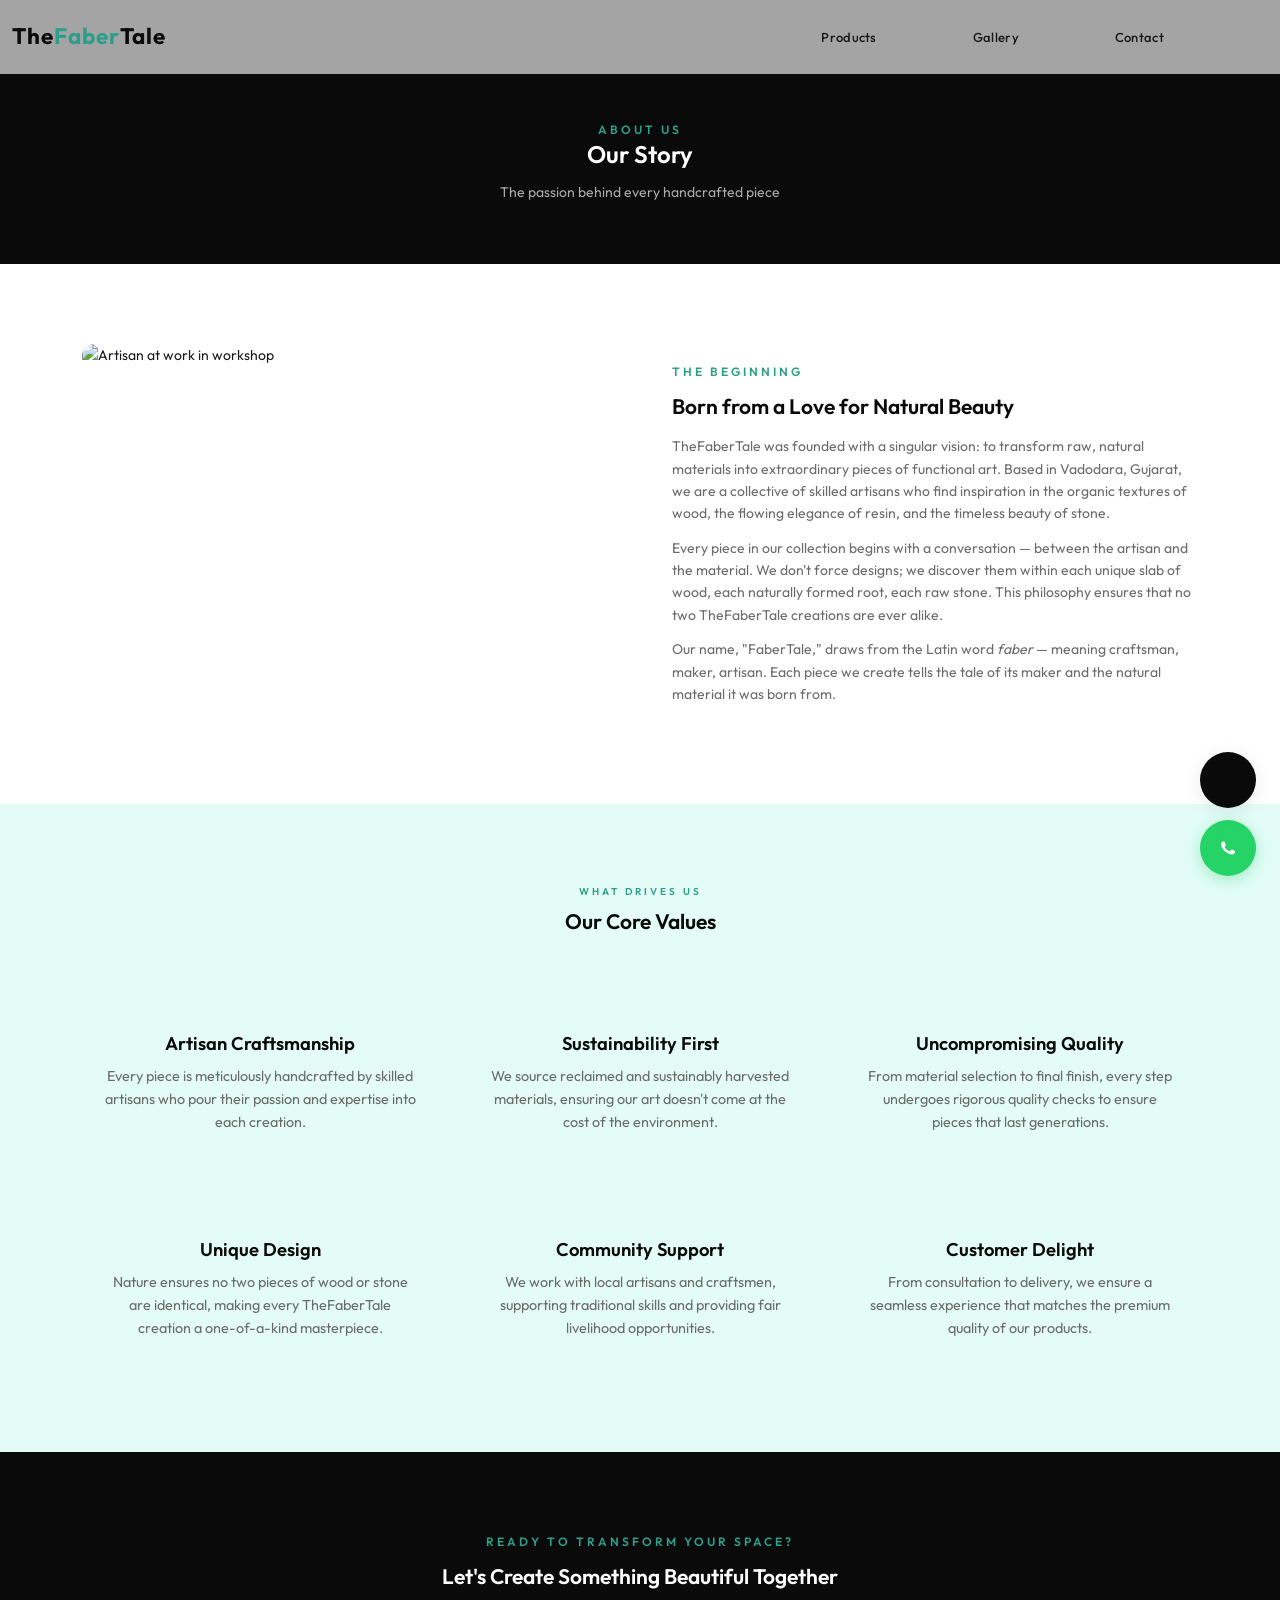
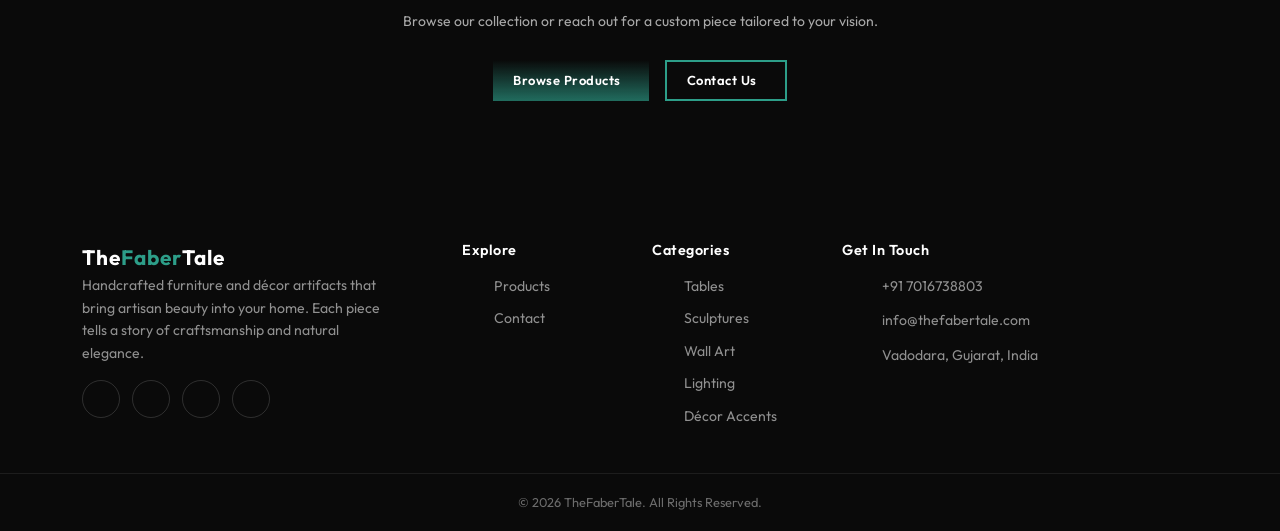
==== about.html @ c96e5def "files updated" ====
<!DOCTYPE html>
<html lang="en">
<head>
  <meta charset="UTF-8">
  <meta name="viewport" content="width=device-width, initial-scale=1.0">
  <title>About Us | TheFaberTale — Our Story & Craftsmanship</title>
  <meta name="description" content="Learn about TheFaberTale — our passion for handcrafted furniture and décor, our artisan process, and our commitment to sustainable craftsmanship from Vadodara.">
  <meta name="robots" content="index, follow">

  <link rel="preconnect" href="https://fonts.googleapis.com">
  <link rel="preconnect" href="https://fonts.gstatic.com" crossorigin>
  <link href="https://fonts.googleapis.com/css2?family=Outfit:wght@300;400;500;600;700&display=swap" rel="stylesheet">
  <link rel="stylesheet" href="https://cdn.jsdelivr.net/npm/bootstrap@5.3.2/dist/css/bootstrap.min.css">
  <link rel="stylesheet" href="https://unpkg.com/aos@2.3.1/dist/aos.css">
  <link rel="stylesheet" href="css/style.css">
  <link rel="stylesheet" href="css/responsive.css">
</head>
<body>
  <header>
    <nav id="mainNavbar" class="navbar navbar-expand-lg fixed-top" aria-label="Primary navigation"></nav>
    <div class="offcanvas offcanvas-end text-bg-dark" tabindex="-1" id="mobileNav" aria-labelledby="mobileNavLabel"></div>
  </header>
  <script src="js/critical.js"></script>

  <!-- Search Modal -->
  <div class="modal fade search-modal" id="searchModal" tabindex="-1" aria-hidden="true">
    <div class="modal-dialog modal-dialog-centered">
      <div class="modal-content">
        <div class="modal-header">
          <h5 class="modal-title">Search Products</h5>
          <button type="button" class="btn-close" data-bs-dismiss="modal" aria-label="Close"></button>
        </div>
        <div class="modal-body">
          <div class="search-input-wrap" style="position:relative;">
            <input type="text" id="searchInput" placeholder="Search by name, category, or tags..." aria-label="Search products">
            <iconify-icon class="search-icon" icon="mdi:magnify"></iconify-icon>
            <div id="searchResults"></div>
          </div>
        </div>
      </div>
    </div>
  </div>

  <main>
    <!-- Page Header -->
    <section class="page-header">
      <div class="container">
        <p class="eyebrow" style="color:var(--accent);font-size:0.75rem;letter-spacing:3px;text-transform:uppercase;font-weight:600;" data-aos="fade-up">About Us</p>
        <h1 data-aos="fade-up" data-aos-delay="100">Our Story</h1>
        <p data-aos="fade-up" data-aos-delay="200">The passion behind every handcrafted piece</p>
      </div>
    </section>

    <!-- Our Story -->
    <section>
      <div class="container">
        <div class="row align-items-center">
          <div class="col-lg-6 mb-4 mb-lg-0" data-aos="fade-right">
            <div style="border-radius:var(--radius-lg);overflow:hidden;">
              <img loading="lazy" src="https://images.unsplash.com/photo-1558618666-fcd25c85f82e?auto=format&fit=crop&w=800&q=80" alt="Artisan at work in workshop" style="width:100%;height:auto;min-height:380px;object-fit:cover;">
            </div>
          </div>
          <div class="col-lg-6" data-aos="fade-left">
            <div style="padding-left:20px;">
              <p class="eyebrow" style="font-size:0.75rem;letter-spacing:3px;text-transform:uppercase;color:var(--accent);font-weight:600;margin-bottom:12px;">The Beginning</p>
              <h2>Born from a Love for Natural Beauty</h2>
              <p style="margin-top:16px;">TheFaberTale was founded with a singular vision: to transform raw, natural materials into extraordinary pieces of functional art. Based in Vadodara, Gujarat, we are a collective of skilled artisans who find inspiration in the organic textures of wood, the flowing elegance of resin, and the timeless beauty of stone.</p>
              <p style="margin-top:12px;">Every piece in our collection begins with a conversation — between the artisan and the material. We don't force designs; we discover them within each unique slab of wood, each naturally formed root, each raw stone. This philosophy ensures that no two TheFaberTale creations are ever alike.</p>
              <p style="margin-top:12px;">Our name, "FaberTale," draws from the Latin word <em>faber</em> — meaning craftsman, maker, artisan. Each piece we create tells the tale of its maker and the natural material it was born from.</p>
            </div>
          </div>
        </div>
      </div>
    </section>

    <!-- Values -->
    <section style="background:var(--light);">
      <div class="container">
        <div class="section-heading" data-aos="fade-up">
          <p class="eyebrow">What Drives Us</p>
          <h2>Our Core Values</h2>
        </div>
        <div class="row g-4">
          <div class="col-lg-4 col-md-6" data-aos="fade-up" data-aos-delay="50">
            <div style="text-align:center;padding:32px 20px;">
              <iconify-icon icon="mdi:hand-heart-outline" style="font-size:2.8rem;color:var(--accent);margin-bottom:16px;display:block;"></iconify-icon>
              <h3 style="font-size:1.15rem;margin-bottom:10px;">Artisan Craftsmanship</h3>
              <p style="font-size:0.9rem;">Every piece is meticulously handcrafted by skilled artisans who pour their passion and expertise into each creation.</p>
            </div>
          </div>
          <div class="col-lg-4 col-md-6" data-aos="fade-up" data-aos-delay="100">
            <div style="text-align:center;padding:32px 20px;">
              <iconify-icon icon="mdi:leaf-circle-outline" style="font-size:2.8rem;color:var(--accent);margin-bottom:16px;display:block;"></iconify-icon>
              <h3 style="font-size:1.15rem;margin-bottom:10px;">Sustainability First</h3>
              <p style="font-size:0.9rem;">We source reclaimed and sustainably harvested materials, ensuring our art doesn't come at the cost of the environment.</p>
            </div>
          </div>
          <div class="col-lg-4 col-md-6" data-aos="fade-up" data-aos-delay="150">
            <div style="text-align:center;padding:32px 20px;">
              <iconify-icon icon="mdi:diamond-stone" style="font-size:2.8rem;color:var(--accent);margin-bottom:16px;display:block;"></iconify-icon>
              <h3 style="font-size:1.15rem;margin-bottom:10px;">Uncompromising Quality</h3>
              <p style="font-size:0.9rem;">From material selection to final finish, every step undergoes rigorous quality checks to ensure pieces that last generations.</p>
            </div>
          </div>
          <div class="col-lg-4 col-md-6" data-aos="fade-up" data-aos-delay="200">
            <div style="text-align:center;padding:32px 20px;">
              <iconify-icon icon="mdi:palette-outline" style="font-size:2.8rem;color:var(--accent);margin-bottom:16px;display:block;"></iconify-icon>
              <h3 style="font-size:1.15rem;margin-bottom:10px;">Unique Design</h3>
              <p style="font-size:0.9rem;">Nature ensures no two pieces of wood or stone are identical, making every TheFaberTale creation a one-of-a-kind masterpiece.</p>
            </div>
          </div>
          <div class="col-lg-4 col-md-6" data-aos="fade-up" data-aos-delay="250">
            <div style="text-align:center;padding:32px 20px;">
              <iconify-icon icon="mdi:account-group-outline" style="font-size:2.8rem;color:var(--accent);margin-bottom:16px;display:block;"></iconify-icon>
              <h3 style="font-size:1.15rem;margin-bottom:10px;">Community Support</h3>
              <p style="font-size:0.9rem;">We work with local artisans and craftsmen, supporting traditional skills and providing fair livelihood opportunities.</p>
            </div>
          </div>
          <div class="col-lg-4 col-md-6" data-aos="fade-up" data-aos-delay="300">
            <div style="text-align:center;padding:32px 20px;">
              <iconify-icon icon="mdi:star-shooting-outline" style="font-size:2.8rem;color:var(--accent);margin-bottom:16px;display:block;"></iconify-icon>
              <h3 style="font-size:1.15rem;margin-bottom:10px;">Customer Delight</h3>
              <p style="font-size:0.9rem;">From consultation to delivery, we ensure a seamless experience that matches the premium quality of our products.</p>
            </div>
          </div>
        </div>
      </div>
    </section>

    <!-- CTA -->
    <section style="background:var(--dark);text-align:center;">
      <div class="container" data-aos="fade-up">
        <p class="eyebrow" style="color:var(--accent);font-size:0.75rem;letter-spacing:3px;text-transform:uppercase;font-weight:600;margin-bottom:12px;">Ready to Transform Your Space?</p>
        <h2 style="color:var(--white);margin-bottom:20px;">Let's Create Something Beautiful Together</h2>
        <p style="color:rgba(255,255,255,0.65);max-width:550px;margin:0 auto 28px;">Browse our collection or reach out for a custom piece tailored to your vision.</p>
        <div style="display:flex;gap:16px;justify-content:center;flex-wrap:wrap;">
          <a href="products.html" class="hero-cta">
            Browse Products <iconify-icon icon="mdi:arrow-right"></iconify-icon>
          </a>
          <a href="contact.html" class="hero-cta" style="background:transparent;border:2px solid var(--accent);">
            Contact Us <iconify-icon icon="mdi:arrow-right"></iconify-icon>
          </a>
        </div>
      </div>
    </section>
  </main>

  <!-- FABs -->
  <div class="fab-container">
    <a class="set-url-target" rel="noopener" target="_blank" href="#" aria-label="Chat on WhatsApp">
      <svg xmlns="http://www.w3.org/2000/svg" viewBox="0 0 256 258" width="28" height="28">
        <path fill="#fff" d="M67.663 221.823l4.185 2.093c17.44 10.463 36.971 15.346 56.503 15.346c61.385 0 111.609-50.224 111.609-111.609c0-29.297-11.39-57.201-32.527-78.338c-21.137-21.137-49.041-32.527-78.338-32.527c-61.385 0-111.609 50.224-111.609 111.609c0 20.926 5.814 41.157 16.744 58.597l2.093 3.488l-8.37 30.527l31.71-7.186z"/>
        <path fill="#25d366" d="M219.033 37.668C195.316 13.951 162.531 0 129.048 0C57.898 0 .698 57.2.698 128.35c0 22.696 5.814 44.464 17.209 63.743L0 258l67.663-17.673c18.605 10.115 39.676 15.462 61.385 15.462h.047c71.103 0 128.35-57.247 128.35-128.35c0-33.53-13.951-66.315-37.668-90.032z"/>
        <path fill="#fff" d="M96.678 74.148c-2.386-5.303-4.897-5.41-7.166-5.503c-1.858-.08-3.982-.074-6.104-.074c-2.124 0-5.575.799-8.492 3.984c-2.92 3.188-11.148 10.892-11.148 26.561s11.413 30.813 13.004 32.94c1.593 2.123 22.033 35.307 54.405 48.073c26.904 10.609 32.379 8.499 38.218 7.967c5.84-.53 18.844-7.702 21.497-15.139c2.655-7.436 2.655-13.81 1.859-15.142c-.796-1.327-2.92-2.124-6.105-3.716s-18.844-9.298-21.763-10.361c-2.92-1.062-5.043-1.592-7.167 1.597c-2.124 3.184-8.223 10.356-10.082 12.48c-1.857 2.129-3.716 2.394-6.9.801c-3.187-1.598-13.444-4.957-25.613-15.806c-9.468-8.442-15.86-18.867-17.718-22.056c-1.858-3.184-.199-4.91 1.398-6.497c1.431-1.427 3.186-3.719 4.78-5.578c1.588-1.86 2.118-3.187 3.18-5.311c1.063-2.126.531-3.986-.264-5.579c-.798-1.593-6.987-17.343-9.819-23.64"/>
      </svg>
    </a>
  </div>
  <div class="Call-fab-container">
    <a rel="noopener" href="tel:+917016738803" aria-label="Call us"><iconify-icon icon="mdi:phone" style="color:#fff;font-size:1.4rem;"></iconify-icon></a>
  </div>
  <a href="#" class="back-to-top" id="backToTop" aria-label="Back to top"><iconify-icon icon="mdi:chevron-up"></iconify-icon></a>

  <footer id="footer" class="footer"></footer>

  <script src="https://cdn.jsdelivr.net/npm/bootstrap@5.3.2/dist/js/bootstrap.bundle.min.js"></script>
  <script src="https://unpkg.com/aos@2.3.1/dist/aos.js"></script>
  <script src="https://code.iconify.design/iconify-icon/2.1.0/iconify-icon.min.js"></script>
  <script src="js/script.js"></script>
  <script src="js/product-manager.js"></script>
</body>
</html>
---- css/style.css ----
/* ========================================
   TheFaberTale — Global Design System
   Minimalist Furniture & Décor Brand
   ======================================== */

/* ===== CSS VARIABLES ===== */
:root {
  --primary: #1a1a1a;
  --dark: #0a0a0a;
  --light: #e3fcf8;
  --accent: #2d9e89;
  --accent-hover: #258d7a;
  --grey: #6b6b6b;
  --grey-light: #b9c0bf;
  --white: #ffffff;
  --nav-height: 72px;
  --radius: 4px;
  --radius-lg: 12px;
  --shadow-sm: 0 2px 8px rgba(0,0,0,0.06);
  --shadow-md: 0 4px 20px rgba(0,0,0,0.08);
  --shadow-lg: 0 8px 40px rgba(0,0,0,0.12);
  --transition: 0.35s cubic-bezier(0.4, 0, 0.2, 1);
  --font-main: 'Outfit', sans-serif;
}

/* ===== RESET ===== */
*, *::before, *::after {
  margin: 0;
  padding: 0;
  box-sizing: border-box;
}

html {
  scroll-behavior: smooth;
  scroll-padding-top: var(--nav-height);
}

body {
  font-family: var(--font-main);
  font-size: clamp(13px, 1.2vw, 14px);
  line-height: 1.6;
  color: var(--primary);
  background: var(--white);
  -webkit-font-smoothing: antialiased;
  overflow-x: hidden;
}

img {
  width: 100%;
  height: auto;
  display: block;
}

a {
  text-decoration: none;
  color: inherit;
  transition: color var(--transition);
}

textarea {
  resize: none;
}

ul, ol {
  list-style: none;
}

h1, h2, h3, h4, h5, h6 {
  font-weight: 600;
  line-height: 1.25;
  color: var(--dark);
}

h1 { font-size: clamp(20px, 4vw, 24px); }
h2 { font-size: clamp(18px, 3.5vw, 21px); }
h3 { font-size: clamp(16px, 3vw, 18px); }
h4 { font-size: 16px; }
h5 { font-size: 14px; }

p {
  color: var(--grey);
  margin-bottom: 0;
}

section {
  padding: 80px 0;
}

.section-heading {
  text-align: center;
  margin-bottom: 50px;
}

.section-heading .eyebrow {
  font-size: 10px;
  letter-spacing: 3px;
  text-transform: uppercase;
  color: var(--accent);
  font-weight: 600;
  margin-bottom: 8px;
}

.section-heading h2 {
  margin-bottom: 16px;
}

.section-heading p {
  max-width: 600px;
  margin: 0 auto;
}

/* ===== NAVBAR ===== */
#mainNavbar {
  background: #ffffffa1;
  transition: all var(--transition);
  padding: 14px 0;
  z-index: 1050;
}

#mainNavbar.scrolled {
  background: rgba(255, 255, 255, 0.97);
  backdrop-filter: blur(12px);
  box-shadow: var(--shadow-sm);
  padding: 8px 0;
}

#mainNavbar .nav-shell {
  display: flex;
  align-items: center;
  justify-content: space-between;
}

#mainNavbar .navbar-brand img {
  height: 42px;
  width: auto;
}

#mainNavbar .navbar-nav {
  gap: 4rem !important;
}

#mainNavbar .nav-link {
  font-size: 13px;
  font-weight: 500;
  color: var(--primary);
  padding: 8px 16px !important;
  letter-spacing: 0.3px;
  position: relative;
  transition: color var(--transition);
}

#mainNavbar .nav-link::after {
  content: '';
  position: absolute;
  bottom: 4px;
  left: 16px;
  right: 16px;
  height: 1.5px;
  background: var(--accent);
  transform: scaleX(0);
  transition: transform var(--transition);
}

#mainNavbar .nav-link:hover::after,
#mainNavbar .nav-link.active::after {
  transform: scaleX(1);
}

#mainNavbar .nav-link:hover,
#mainNavbar .nav-link.active {
  color: var(--accent);
}

/* Search Icon */
.nav-search-btn {
  background: none;
  border: none;
  font-size: 1.1rem;
  color: var(--primary);
  cursor: pointer;
  padding: 8px 12px;
  transition: color var(--transition);
}

.nav-search-btn:hover {
  color: var(--accent);
}

/* ===== MEGA MENU (3-Level) ===== */
.mega-dropdown .mega-menu {
  min-width: 150px;
  border: none;
  border-radius: var(--radius-lg);
  box-shadow: var(--shadow-lg);
  padding: 8px 0;
  margin-top: 4px !important;
}

.mega-menu .dropdown-item {
  font-size: 13px;
  padding: 8px 20px;
  color: var(--primary);
  transition: all var(--transition);
  font-family: var(--font-main);
}

.mega-menu .dropdown-item:hover,
.mega-menu .dropdown-item:focus {
  background: var(--light);
  color: var(--accent);
}

.mega-menu .dropdown-divider {
  margin: 4px 16px;
  border-color: var(--grey-light);
}

.dropdown-submenu {
  position: relative;
}

.dropdown-submenu .submenu-level-2 {
  display: none;
  position: absolute;
  left: 100%;
  top: 0;
  min-width: 130px;
  border: none;
  border-radius: var(--radius-lg);
  box-shadow: var(--shadow-lg);
  padding: 8px 0;
  margin-left: 2px !important;
}

.dropdown-submenu:hover > .submenu-level-2,
.dropdown-submenu .submenu-level-2.show {
  display: block;
}

.submenu-level-2 .dropdown-submenu .submenu-level-3 {
  display: none;
  position: absolute;
  left: 100%;
  top: 0;
  min-width: 130px;
  border: none;
  border-radius: var(--radius-lg);
  box-shadow: var(--shadow-lg);
  padding: 8px 0;
  margin-left: 2px !important;
}

.submenu-level-2 .dropdown-submenu:hover > .submenu-level-3,
.submenu-level-2 .dropdown-submenu .submenu-level-3.show {
  display: block;
}

.dropdown-submenu > .dropdown-item.dropdown-toggle::after {
  display: inline-block;
  margin-left: auto;
  vertical-align: 0.2em;
  content: "";
  border-top: 0.3em solid transparent;
  border-right: 0;
  border-bottom: 0.3em solid transparent;
  border-left: 0.3em solid currentColor;
  float: right;
  margin-top: 6px;
}

/* ===== CATEGORY SHOWCASE (Reference-style) ===== */
.category-showcase {
  padding: 70px 0;
}

.category-showcase:nth-child(even) {
  background: var(--light);
}

/* --- Portrait Image Column --- */
.showcase-portrait-link {
  display: block;
  position: relative;
  border-radius: var(--radius-lg);
  overflow: hidden;
  height: 100%;
  min-height: 480px;
}

.showcase-portrait-link img {
  width: 100%;
  height: 100%;
  object-fit: cover;
  transition: transform 0.7s ease;
}

.showcase-portrait-link:hover img {
  transform: scale(1.05);
}

.showcase-portrait-overlay {
  position: absolute;
  bottom: 0;
  left: 0;
  right: 0;
  padding: 28px 24px;
  background: linear-gradient(0deg, rgba(0,0,0,0.7) 0%, rgba(0,0,0,0) 100%);
  display: flex;
  align-items: flex-end;
  justify-content: space-between;
  gap: 12px;
}

.showcase-portrait-overlay h3 {
  color: var(--white);
  font-size: 18px;
  font-weight: 700;
  margin: 0;
  letter-spacing: 0.5px;
}

.showcase-portrait-arrow {
  width: 40px;
  height: 40px;
  border-radius: 50%;
  background: var(--accent);
  display: flex;
  align-items: center;
  justify-content: center;
  color: var(--white);
  flex-shrink: 0;
  font-size: 1.1rem;
  transition: all var(--transition);
}

.showcase-portrait-link:hover .showcase-portrait-arrow {
  background: var(--white);
  color: var(--accent);
  transform: rotate(45deg);
}

/* --- Content / Swiper Column --- */
.showcase-content-area {
  display: flex;
  flex-direction: column;
  height: 100%;
  padding-left: 20px;
}

.showcase-reversed .showcase-content-area {
  padding-left: 0;
  padding-right: 20px;
}

.showcase-content-header {
  margin-bottom: 28px;
}

.showcase-eyebrow {
  font-size: 10px;
  letter-spacing: 3px;
  text-transform: uppercase;
  color: var(--accent);
  font-weight: 600;
  margin-bottom: 6px;
}

.showcase-title {
  font-size: clamp(18px, 3vw, 21px);
  color: var(--dark);
  font-weight: 700;
  margin-bottom: 10px;
}

.showcase-desc {
  font-size: 13px;
  color: var(--grey);
  line-height: 1.6;
  max-width: 500px;
}

/* --- Slider Area --- */
.showcase-slider-area {
  flex: 1;
  position: relative;
}

.showcase-slider-area .swiper {
  position: relative;
}

/* Slider nav arrows */
.showcase-slider-nav {
  position: absolute;
  top: 35%;
  left: 0;
  right: 0;
  display: flex;
  justify-content: space-between;
  z-index: 10;
  pointer-events: none;
  padding: 0 4px;
}

.showcase-slider-nav button {
  width: 38px;
  height: 38px;
  border-radius: 50%;
  border: 1.5px solid var(--grey-light);
  background: rgba(255,255,255,0.92);
  color: var(--primary);
  display: flex;
  align-items: center;
  justify-content: center;
  cursor: pointer;
  transition: all var(--transition);
  pointer-events: auto;
  box-shadow: 0 2px 8px rgba(0,0,0,0.1);
  font-size: 1.1rem;
}

.showcase-slider-nav button:hover {
  border-color: var(--accent);
  color: var(--accent);
  background: var(--white);
  box-shadow: 0 4px 16px rgba(0,0,0,0.12);
}

/* Pagination dots */
.showcase-dots {
  display: flex;
  justify-content: center;
  gap: 6px;
  margin-top: 20px;
  position: relative;
}

.showcase-dots .swiper-pagination-bullet {
  width: 8px;
  height: 8px;
  background: var(--grey-light);
  border-radius: 50%;
  opacity: 1;
  transition: all var(--transition);
}

.showcase-dots .swiper-pagination-bullet-active {
  background: var(--accent);
  width: 24px;
  border-radius: 4px;
}

/* --- Product Card (Showcase-specific) --- */
.showcase-product-card {
  position: relative;
  border-radius: var(--radius-lg);
  overflow: hidden;
  background: var(--white);
  transition: all var(--transition);
  box-shadow: var(--shadow-sm);
}

.showcase-product-card:hover {
  transform: translateY(-5px);
  box-shadow: var(--shadow-lg);
}

.showcase-product-card .anchorAbs {
  position: absolute;
  top: 0;
  left: 0;
  width: 100%;
  height: 100%;
  z-index: 5;
}

.showcase-card-img {
  position: relative;
  overflow: hidden;
  aspect-ratio: 3/4;
  background: var(--light);
}

.showcase-card-img img {
  width: 100%;
  height: 100%;
  object-fit: cover;
  transition: transform 0.5s ease;
}

.showcase-product-card:hover .showcase-card-img img {
  transform: scale(1.06);
}

.showcase-card-info {
  padding: 14px 16px;
}

.showcase-card-info h5 {
  font-size: 13px;
  font-weight: 600;
  color: var(--dark);
  margin-bottom: 4px;
  line-height: 1.3;
  white-space: nowrap;
  overflow: hidden;
  text-overflow: ellipsis;
}

.showcase-card-tag {
  font-size: 10px;
  font-weight: 500;
  text-transform: uppercase;
  letter-spacing: 1.5px;
  color: var(--accent);
}


/* Search Modal */
.search-modal .modal-content {
  border: none;
  border-radius: var(--radius-lg);
  box-shadow: var(--shadow-lg);
}

.search-modal .modal-header {
  border-bottom: 1px solid var(--grey-light);
  padding: 20px 24px;
}

.search-modal .modal-body {
  padding: 24px;
}

.search-modal .search-input-wrap {
  position: relative;
}

.search-modal .search-input-wrap input {
  width: 100%;
  padding: 14px 50px 14px 20px;
  border: 2px solid var(--grey-light);
  border-radius: 50px;
  font-family: var(--font-main);
  font-size: 14px;
  transition: all var(--transition);
  background: var(--light);
}

.search-modal .search-input-wrap input:focus {
  outline: none;
  border-color: var(--accent);
  background: var(--white);
}

.search-modal .search-input-wrap .search-icon {
  position: absolute;
  right: 18px;
  top: 50%;
  transform: translateY(-50%);
  color: var(--accent);
  font-size: 1.1rem;
}

/* Search Results Dropdown */
#searchResults {
  position: absolute;
  top: calc(100% + 8px);
  left: 0;
  right: 0;
  background: var(--white);
  border: 1px solid var(--grey-light);
  border-radius: var(--radius-lg);
  box-shadow: var(--shadow-lg);
  max-height: 400px;
  overflow-y: auto;
  z-index: 9999;
  display: none;
}

#searchResults .search-result-item {
  padding: 16px 20px;
  border-bottom: 1px solid var(--grey-light);
  transition: background var(--transition);
  cursor: pointer;
}

#searchResults .search-result-item:last-child {
  border-bottom: none;
}

#searchResults .search-result-item:hover {
  background: var(--light);
}

#searchResults .search-result-item h4 {
  font-size: 13px;
  margin-bottom: 4px;
}

#searchResults .search-result-item h4 a {
  color: var(--dark);
}

#searchResults .search-result-item h4 a:hover {
  color: var(--accent);
}

#searchResults .search-result-item p {
  font-size: 11px;
  color: var(--grey);
  line-height: 1.4;
  margin: 0;
}

#searchResults .search-result-item .result-category {
  display: inline-block;
  font-size: 9px;
  font-weight: 600;
  text-transform: uppercase;
  letter-spacing: 1px;
  color: var(--accent);
  margin-top: 6px;
}

#searchResults .no-results {
  padding: 30px 20px;
  text-align: center;
  color: var(--grey);
}

#searchResults mark {
  background: rgba(201, 169, 110, 0.25);
  color: var(--dark);
  padding: 0 2px;
  border-radius: 2px;
}

/* Offcanvas Mobile Nav */
.offcanvas.text-bg-dark {
  background: var(--dark) !important;
}

.offcanvas .nav-link {
  color: rgba(255,255,255,0.85) !important;
  font-size: 15px;
  padding: 10px 0 !important;
  border-bottom: 1px solid rgba(255,255,255,0.08);
}

.offcanvas .nav-link:hover {
  color: var(--accent) !important;
}

.offcanvas .offcanvas-header {
  border-bottom: 1px solid rgba(255,255,255,0.1);
  padding: 20px 24px;
}

.offcanvas .offcanvas-title {
  font-size: 18px;
  font-weight: 600;
  color: var(--white);
  letter-spacing: 1px;
}

/* ===== STATIC HERO BANNER ===== */
.hero-static {
  min-height: 100vh;
  position: relative;
  display: flex;
  align-items: center;
  justify-content: center;
  overflow: hidden;
  padding: 0;
}

.hero-static-bg {
  position: absolute;
  top: 0;
  left: 0;
  width: 100%;
  height: 100%;
  object-fit: cover;
  z-index: 1;
}

.hero-static-overlay {
  position: absolute;
  top: 0;
  left: 0;
  width: 100%;
  height: 100%;
  background: linear-gradient(135deg, rgba(0,0,0,0.65) 0%, rgba(0,0,0,0.25) 100%);
  z-index: 2;
}

.hero-static-content {
  position: relative;
  z-index: 3;
  text-align: center;
  color: var(--white);
  max-width: 750px;
  padding: 0 24px;
}

.hero-static-eyebrow {
  font-size: 10px;
  letter-spacing: 4px;
  text-transform: uppercase;
  font-weight: 600;
  color: var(--accent);
  margin-bottom: 16px;
}

.hero-static-content h1 {
  color: var(--white);
  font-weight: 700;
  margin-bottom: 20px;
  line-height: 1.1;
  font-size: clamp(20px, 4vw, 24px);
}

.hero-static-sub {
  font-size: clamp(13px, 1.2vw, 15px);
  color: rgba(255,255,255,0.75);
  margin-bottom: 36px;
  line-height: 1.6;
}

.hero-cta {
  display: inline-flex;
  align-items: center;
  gap: 8px;
  padding: 8px 20px;
  background: linear-gradient(#00000000,#2d9e89 150%);
  color: var(--white);
  font-size: 13px;
  font-weight: 600;
  letter-spacing: 0.5px;
  transition: all var(--transition);
}

.hero-cta:hover {
  background: linear-gradient(#00000000,#258d7a 150%);
  color: var(--white);
  transform: translateY(-2px);
}

/* ===== GSAP PRODUCT SCROLL SECTION ===== */
.product-scroll-section {
  height: 100vh;
  min-height: 540px;
  width: 100%;
  position: relative;
  overflow: hidden;
  display: flex;
  align-items: center;
  background: #f8f8f8;
}

/* Sidebar (underneath cards) */
.scroll-sidebar {
  width: 320px;
  height: 75vh;
  min-height: 360px;
  padding: 40px 30px;
  position: absolute;
  top: 50%;
  left: 0;
  transform: translateY(-50%);
  z-index: 1;
}

.scroll-sidebar h2 {
  font-size: 18px;
  letter-spacing: 2px;
  margin-bottom: 8px;
  font-weight: 700;
  color: var(--dark);
}

.scroll-sidebar-sub {
  font-size: 10px;
  letter-spacing: 1.5px;
  color: var(--grey);
  margin-bottom: 30px;
  text-transform: uppercase;
}

.scroll-sidebar ul {
  list-style-type: none;
}

.scroll-sidebar li {
  margin-bottom: 8px;
}

#scrollSidebarLinks{
  padding-left: 20px;
}
.scroll-sidebar a {
  text-decoration: none;
  color: var(--grey);
  font-size: 12px;
  text-transform: uppercase;
  letter-spacing: 1.5px;
  font-weight: 500;
  transition: all var(--transition);
  position: relative;
}

.scroll-sidebar a::after {
  content: '';
  position: absolute;
  bottom: 0;
  left: 0;
  width: 0;
  height: 1.5px;
  background: var(--accent);
  transition: width var(--transition);
}

.scroll-sidebar a:hover {
  color: var(--dark);
}

.scroll-sidebar a:hover::after {
  width: 100%;
}

/* Horizontal card container */
.scroll-container {
  display: flex;
  flex-wrap: nowrap;
  gap: 40px;
  height: 75vh;
  width: max-content;
  padding-left: 340px;
  padding-right: 5vw;
  z-index: 5;
  position: relative;
  pointer-events: none;
}

/* Product cards */
.scroll-card {
  width: 42vw;
  height: 100%;
  background: var(--white);
  border-radius: 16px;
  box-shadow: -15px 15px 40px rgba(0,0,0,0.06);
  flex-shrink: 0;
  overflow: hidden;
  display: flex;
  flex-direction: column;
  border: 1px solid #f0f0f0;
  text-decoration: none;
  color: inherit;
  transition: box-shadow 0.4s ease;
  pointer-events: all;
}

.scroll-card:hover {
  box-shadow: -15px 15px 50px rgba(0,0,0,0.12);
  color: inherit;
}

.scroll-card-image {
  flex-grow: 1;
  background-size: cover;
  background-position: center;
  background-color: #e9e9e9;
  transition: transform 0.6s ease;
}

.scroll-card:hover .scroll-card-image {
  transform: scale(1.03);
}

.scroll-card-content {
  padding: 24px 30px;
  background: var(--white);
  display: flex;
  justify-content: space-between;
  align-items: center;
}

.scroll-card-content h3 {
  font-size: 16px;
  letter-spacing: 1.5px;
  color: var(--dark);
  margin: 0;
  font-weight: 600;
}

.scroll-card-explore {
  font-size: 10px;
  letter-spacing: 1.5px;
  text-transform: uppercase;
  color: var(--dark);
  border-bottom: 1px solid var(--dark);
  padding-bottom: 2px;
  display: inline-flex;
  align-items: center;
  gap: 4px;
  transition: all var(--transition);
}

.scroll-card:hover .scroll-card-explore {
  color: var(--accent);
  border-color: var(--accent);
}

/* ===== ABOUT STRIP ===== */
.about-strip {
  padding: 0;
  overflow: hidden;
}

.about-strip-image {
  height: 100%;
  min-height: 420px;
  overflow: hidden;
}

.about-strip-image img {
  width: 100%;
  height: 100%;
  object-fit: cover;
  min-height: 420px;
}

.about-strip-content {
  padding: 60px 60px 60px 80px;
  background: var(--dark);
  color: var(--white);
  height: 100%;
  display: flex;
  flex-direction: column;
  justify-content: center;
}

.about-strip-content .eyebrow {
  font-size: 10px;
  letter-spacing: 3px;
  text-transform: uppercase;
  font-weight: 600;
  margin-bottom: 12px;
}

.about-strip-content h2 {
  color: var(--white);
  font-size: clamp(18px, 3vw, 21px);
  margin-bottom: 20px;
  line-height: 1.2;
}

.about-strip-content p {
  color: rgba(255,255,255,0.7);
  font-size: 13px;
  line-height: 1.7;
  margin-bottom: 16px;
  max-width: 480px;
}

/* ===== CATEGORIES SECTION ===== */
.categories-section .category-card {
  position: relative;
  border-radius: var(--radius-lg);
  overflow: hidden;
  cursor: pointer;
  aspect-ratio: 1/1.1;
}

.categories-section .category-card img {
  width: 100%;
  height: 100%;
  object-fit: cover;
  transition: transform 0.6s ease;
}

.categories-section .category-card:hover img {
  transform: scale(1.08);
}

.categories-section .category-card .category-label {
  position: absolute;
  bottom: 0;
  left: 0;
  right: 0;
  padding: 24px 20px;
  background: linear-gradient(transparent, rgba(0,0,0,0.7));
  color: var(--white);
}

.categories-section .category-card .category-label h3 {
  color: var(--white);
  font-size: 16px;
  font-weight: 600;
  margin: 0;
}

.categories-section .category-card .category-label span {
  font-size: 11px;
  color: rgba(255,255,255,0.7);
}

/* ===== PRODUCT CARDS ===== */
.productCard {
  position: relative;
  border-radius: var(--radius-lg);
  overflow: hidden;
  background: var(--white);
  transition: all var(--transition);
}

.productCard:hover {
  transform: translateY(-6px);
  box-shadow: var(--shadow-lg);
}

.productCard .anchorAbs {
  position: absolute;
  top: 0;
  left: 0;
  width: 100%;
  height: 100%;
  z-index: 5;
}

.productCard .hoverWrapper {
  position: relative;
  overflow: hidden;
  aspect-ratio: 3/4;
  background: var(--light);
}

.productCard .hoverWrapper .mainImg {
  width: 100%;
  height: 100%;
  object-fit: cover;
  transition: opacity 0.4s ease;
}

.productCard .hoverWrapper .hoverImg {
  position: absolute;
  top: 0;
  left: 0;
  width: 100%;
  height: 100%;
  object-fit: cover;
  opacity: 0;
  transition: opacity 0.4s ease;
}

.productCard:hover .hoverWrapper .mainImg {
  opacity: 0;
}

.productCard:hover .hoverWrapper .hoverImg {
  opacity: 1;
}

.productCard .productInfo {
  padding: 16px;
}

.productCard .productInfo h5 {
  font-size: 14px;
  font-weight: 600;
  color: var(--dark);
  margin-bottom: 4px;
  line-height: 1.3;
}

.productCard .productInfo .tag {
  font-size: 10px;
  font-weight: 500;
  text-transform: uppercase;
  letter-spacing: 1.5px;
  color: var(--accent);
}

/* Quick Enquiry Badge */
.productCard .quick-enquiry-badge {
  position: absolute;
  top: 12px;
  right: 12px;
  z-index: 4;
  background: var(--dark);
  color: var(--white);
  font-size: 9px;
  font-weight: 600;
  letter-spacing: 0.5px;
  padding: 6px 12px;
  border-radius: 20px;
  opacity: 0;
  transform: translateY(-8px);
  transition: all var(--transition);
}

.productCard:hover .quick-enquiry-badge {
  opacity: 1;
  transform: translateY(0);
}

/* ===== PRODUCT LISTING PAGE ===== */
.products-header-new {
  padding: 120px 0 40px;
  text-align: left;
}

.products-header-new h1 {
  font-size: clamp(20px, 4vw, 24px);
  color: var(--dark);
  margin-bottom: 0;
  font-weight: 700;
}

/* Keep old class for backwards compat */
.products-header {
  background: var(--dark);
  padding: 100px 0 60px;
  text-align: center;
  color: var(--white);
}

.products-header h1 {
  color: var(--white);
  margin-bottom: 12px;
}

.products-header p {
  color: rgba(255,255,255,0.7);
}

.filter-section {
  background: var(--light);
  padding: 28px;
  border-radius: var(--radius-lg);
  margin-bottom: 36px;
  margin-top: -30px;
  position: relative;
  z-index: 10;
  box-shadow: var(--shadow-sm);
}

.filter-section .search-wrapper {
  position: relative;
  margin-bottom: 18px;
}

.filter-section .search-wrapper input {
  width: 100%;
  padding: 14px 50px 14px 20px;
  border: 2px solid var(--grey-light);
  border-radius: 50px;
  font-family: var(--font-main);
  font-size: 14px;
  transition: all var(--transition);
  background: var(--white);
}

.filter-section .search-wrapper input:focus {
  outline: none;
  border-color: var(--accent);
}

.filter-section .search-wrapper i,
.filter-section .search-wrapper iconify-icon {
  position: absolute;
  right: 20px;
  top: 50%;
  transform: translateY(-50%);
  color: var(--accent);
}

.filter-label {
  font-weight: 600;
  font-size: 12px;
  color: var(--dark);
  margin-bottom: 10px;
  display: block;
}

.filter-buttons {
  display: flex;
  flex-wrap: wrap;
  gap: 8px;
}

.filter-btn {
  padding: 7px 20px;
  border: 1.5px solid var(--grey-light);
  background: var(--white);
  border-radius: 25px;
  cursor: pointer;
  transition: all var(--transition);
  font-family: var(--font-main);
  font-size: 11px;
  font-weight: 500;
  color: var(--primary);
}

.filter-btn:hover {
  border-color: var(--accent);
  color: var(--accent);
}

.filter-btn.active {
  background: var(--dark);
  color: var(--white);
  border-color: var(--dark);
}

.results-count {
  font-size: 11px;
  color: var(--grey);
  margin-bottom: 16px;
}

#productGrid {
  min-height: 400px;
}

.no-results-message {
  text-align: center;
  padding: 60px 20px;
  color: var(--grey);
}

.no-results-message iconify-icon {
  font-size: 3.5rem;
  color: var(--grey-light);
  margin-bottom: 16px;
  display: block;
}

.no-results-message h3 {
  font-size: 18px;
  margin-bottom: 8px;
}

/* ===== PRODUCT DETAIL PAGE ===== */
.product-detail-section {
  padding-top: calc(var(--nav-height) + 40px);
}

.product-detail-gallery {
  border-radius: var(--radius-lg);
  overflow: hidden;
  background: var(--light);
}

.product-detail-gallery .swiper-slide img {
  width: 100%;
  height: auto;
  aspect-ratio: 1/1;
  object-fit: cover;
}

.product-detail-gallery .swiper-pagination-bullet {
  width: 50px;
  height: 50px;
  border-radius: var(--radius);
  background-size: cover !important;
  background-position: center !important;
  opacity: 0.5;
  transition: all var(--transition);
}

.product-detail-gallery .swiper-pagination-bullet-active {
  opacity: 1;
  border: 2px solid var(--accent);
}

.product-detail-info {
  padding: 20px 0 20px 20px;
}

.product-detail-info .product-category-tag {
  font-size: 10px;
  font-weight: 600;
  text-transform: uppercase;
  letter-spacing: 2px;
  color: var(--accent);
  margin-bottom: 12px;
  display: inline-block;
}

.product-detail-info h1 {
  font-size: clamp(20px, 3.5vw, 24px);
  margin-bottom: 20px;
  line-height: 1.2;
}

.product-detail-info .product-description {
  color: var(--grey);
  font-size: 14px;
  line-height: 1.8;
  margin-bottom: 28px;
}

.product-detail-info .product-tags {
  display: flex;
  flex-wrap: wrap;
  gap: 8px;
  margin-bottom: 28px;
}

.product-detail-info .product-tags .tag-pill {
  padding: 5px 14px;
  background: var(--light);
  border: 1px solid var(--grey-light);
  border-radius: 20px;
  font-size: 11px;
  font-weight: 500;
  color: var(--grey);
  transition: all var(--transition);
}

.product-detail-info .product-tags .tag-pill:hover {
  background: var(--dark);
  color: var(--white);
  border-color: var(--dark);
}

/* Enquiry Button */
.btn-enquiry {
  display: inline-flex;
  align-items: center;
  gap: 10px;
  padding: 14px 32px;
  background: var(--dark);
  color: var(--white);
  font-family: var(--font-main);
  font-size: 13px;
  font-weight: 600;
  letter-spacing: 0.5px;
  border: 2px solid var(--dark);
  border-radius: var(--radius);
  cursor: pointer;
  transition: all var(--transition);
}

.btn-enquiry:hover {
  background: var(--accent);
  border-color: var(--accent);
  color: var(--white);
  transform: translateY(-2px);
}

.btn-enquiry iconify-icon {
  font-size: 1.2rem;
}

/* WhatsApp Modal */
.whatsapp-modal .modal-content {
  border: none;
  border-radius: var(--radius-lg);
  overflow: hidden;
}

.whatsapp-modal .modal-header {
  background: var(--dark);
  border: none;
  padding: 18px 24px;
}

.whatsapp-modal .modal-title {
  color: var(--white);
  font-size: 14px;
  font-weight: 600;
}

.whatsapp-modal .btn-close {
  filter: invert(1);
}

.whatsapp-modal .modal-body {
  padding: 32px;
  text-align: center;
}

.whatsapp-modal .options {
  display: flex;
  justify-content: center;
  gap: 24px;
}

.whatsapp-modal .option {
  display: flex;
  flex-direction: column;
  align-items: center;
  gap: 8px;
  padding: 16px 24px;
  border: 2px solid var(--grey-light);
  border-radius: var(--radius-lg);
  transition: all var(--transition);
  cursor: pointer;
  background: none;
}

.whatsapp-modal .option:hover {
  border-color: #25d366;
  transform: translateY(-3px);
  box-shadow: var(--shadow-md);
}

.whatsapp-modal .option img {
  width: 48px;
  height: 48px;
}

.whatsapp-modal .option span {
  font-size: 11px;
  font-weight: 600;
  color: var(--dark);
}

/* Related Products */
.related-products {
  margin-top: 60px;
  padding-top: 40px;
  border-top: 1px solid var(--grey-light);
}

/* ===== ABOUT SECTION ===== */
.about-section {
  background: var(--light);
}

.about-section .about-image {
  border-radius: var(--radius-lg);
  overflow: hidden;
}

.about-section .about-image img {
  width: 100%;
  height: 100%;
  object-fit: cover;
  min-height: 400px;
}

.about-section .about-content {
  padding: 20px 0;
}

.about-section .about-content .eyebrow {
  font-size: 10px;
  letter-spacing: 3px;
  text-transform: uppercase;
  color: var(--accent);
  font-weight: 600;
  margin-bottom: 12px;
}

.about-section .about-content h2 {
  margin-bottom: 20px;
}

.about-section .about-content p {
  margin-bottom: 16px;
  line-height: 1.8;
}

/* Craftsmanship Features */
.craft-features {
  display: grid;
  grid-template-columns: repeat(2, 1fr);
  gap: 20px;
  margin-top: 30px;
}

.craft-feature {
  display: flex;
  align-items: flex-start;
  gap: 12px;
}

.craft-feature iconify-icon {
  font-size: 1.6rem;
  color: var(--accent);
  flex-shrink: 0;
  margin-top: 2px;
}

.craft-feature h5 {
  font-size: 13px;
  font-weight: 600;
  margin-bottom: 4px;
}

.craft-feature p {
  font-size: 11px;
  margin: 0;
}

/* ===== FEATURED COLLECTION ===== */
.featured-section .swiper {
  padding-bottom: 50px;
}

.featured-section .swiper-pagination-bullet {
  background: var(--grey-light);
  opacity: 1;
}

.featured-section .swiper-pagination-bullet-active {
  background: var(--accent);
  width: 24px;
  border-radius: 4px;
}

/* ===== GALLERY / INSTAGRAM SECTION ===== */
.gallery-section {
  background: var(--dark);
  overflow: hidden;
}

.gallery-section .section-heading .eyebrow,
.gallery-section .section-heading h2 {
  color: var(--white);
}

.gallery-section .section-heading p {
  color: rgba(255,255,255,0.6);
}

.gallery-grid {
  display: grid;
  grid-template-columns: repeat(4, 1fr);
  gap: 4px;
}

.gallery-grid .gallery-item {
  position: relative;
  overflow: hidden;
  aspect-ratio: 1;
  cursor: pointer;
}

.gallery-grid .gallery-item img {
  width: 100%;
  height: 100%;
  object-fit: cover;
  transition: transform 0.5s ease;
}

.gallery-grid .gallery-item:hover img {
  transform: scale(1.1);
}

.gallery-grid .gallery-item .gallery-overlay {
  position: absolute;
  top: 0;
  left: 0;
  width: 100%;
  height: 100%;
  background: rgba(0,0,0,0.4);
  display: flex;
  align-items: center;
  justify-content: center;
  opacity: 0;
  transition: opacity var(--transition);
}

.gallery-grid .gallery-item:hover .gallery-overlay {
  opacity: 1;
}

.gallery-grid .gallery-item .gallery-overlay iconify-icon {
  color: var(--white);
  font-size: 1.8rem;
}

/* ===== CONTACT SECTION ===== */
.contact-section .contact-form {
  background: var(--light);
  padding: 40px;
  border-radius: var(--radius-lg);
}

.contact-section .form-control {
  border: 2px solid var(--grey-light);
  border-radius: var(--radius);
  padding: 12px 16px;
  font-family: var(--font-main);
  font-size: 13px;
  transition: border-color var(--transition);
  background: var(--white);
}

.contact-section .form-control:focus {
  border-color: var(--accent);
  box-shadow: none;
}

.contact-section .btn-submit {
  display: inline-flex;
  align-items: center;
  gap: 8px;
  padding: 14px 32px;
  background: var(--dark);
  color: var(--white);
  font-family: var(--font-main);
  font-size: 0.9rem;
  font-weight: 600;
  border: none;
  border-radius: var(--radius);
  cursor: pointer;
  transition: all var(--transition);
}

.contact-section .btn-submit:hover {
  background: var(--accent);
  transform: translateY(-2px);
}

.contact-info-card {
  display: flex;
  align-items: flex-start;
  gap: 16px;
  padding: 20px 0;
  border-bottom: 1px solid var(--grey-light);
}

.contact-info-card:last-child {
  border-bottom: none;
}

.contact-info-card .icon-wrap {
  width: 48px;
  height: 48px;
  border-radius: 50%;
  background: var(--light);
  display: flex;
  align-items: center;
  justify-content: center;
  flex-shrink: 0;
}

.contact-info-card .icon-wrap iconify-icon {
  font-size: 1.3rem;
  color: var(--accent);
}

.contact-info-card h5 {
  font-size: 0.9rem;
  font-weight: 600;
  margin-bottom: 4px;
}

.contact-info-card p,
.contact-info-card a {
  font-size: 0.88rem;
  color: var(--grey);
}

.contact-info-card a:hover {
  color: var(--accent);
}

/* ===== FOOTER ===== */
.footer {
  background: var(--dark);
  color: rgba(255,255,255,0.7);
}

.footer .footWrap {
  padding: 60px 0 30px;
}

.footer .footer-brand img {
  height: 40px;
  width: auto;
  margin-bottom: 16px;
  filter: brightness(0) invert(1);
}

.footer .footer-brand + p {
  font-size: 0.88rem;
  color: rgba(255,255,255,0.55);
  max-width: 300px;
  line-height: 1.6;
}

.footer .socials {
  display: flex;
  gap: 12px;
  margin-top: 16px;
}

.footer .socials a {
  width: 38px;
  height: 38px;
  border-radius: 50%;
  border: 1px solid rgba(255,255,255,0.15);
  display: flex;
  align-items: center;
  justify-content: center;
  color: rgba(255,255,255,0.6);
  transition: all var(--transition);
}

.footer .socials a:hover {
  background: var(--accent);
  border-color: var(--accent);
  color: var(--white);
}

.footer h5 {
  color: var(--white);
  font-size: 0.9rem;
  font-weight: 600;
  margin-bottom: 16px;
  letter-spacing: 0.5px;
}

.footer .footer-links li {
  margin-bottom: 10px;
}

.footer .footer-links a {
  font-size: 0.88rem;
  color: rgba(255,255,255,0.55);
  transition: all var(--transition);
  display: flex;
  align-items: center;
  gap: 6px;
}

.footer .footer-links a:hover {
  color: var(--accent);
  padding-left: 4px;
}

.footer .contact-info li {
  margin-bottom: 12px;
}

.footer .contact-info a {
  font-size: 0.88rem;
  color: rgba(255,255,255,0.55);
  display: flex;
  align-items: center;
  gap: 8px;
  transition: color var(--transition);
}

.footer .contact-info a:hover {
  color: var(--accent);
}

.footer .contact-info iconify-icon {
  font-size: 1.1rem;
  color: var(--accent);
  flex-shrink: 0;
}

.f-bottom {
  border-top: 1px solid rgba(255,255,255,0.08);
  padding: 18px 0;
}

.f-bottom .copyright {
  font-size: 0.8rem;
  color: rgba(255,255,255,0.4);
  text-align: center;
}

.f-bottom .copyright a {
  color: var(--accent);
}

/* ===== WHATSAPP & CALL FAB ===== */
.fab-container {
  position: fixed;
  bottom: 24px;
  right: 24px;
  border-radius: 50%;
  z-index: 999;
  animation: fabPulse 2s infinite;
}

.fab-container a {
  display: flex;
  align-items: center;
  justify-content: center;
  width: 56px;
  height: 56px;
  border-radius: 50%;
  background: #25d366;
  box-shadow: 0 4px 16px rgba(37, 211, 102, 0.35);
  transition: all var(--transition);
}

.fab-container a:hover {
  transform: scale(1.1);
}

.fab-container svg {
  width: 28px;
  height: 28px;
}

.Call-fab-container {
  position: fixed;
  bottom: 92px;
  right: 24px;
  z-index: 999;
}

.Call-fab-container a {
  display: flex;
  align-items: center;
  justify-content: center;
  width: 56px;
  height: 56px;
  border-radius: 50%;
  background: var(--dark);
  box-shadow: var(--shadow-md);
  transition: all var(--transition);
}

.Call-fab-container a:hover {
  transform: scale(1.1);
  background: var(--accent);
}

.Call-fab-container iconify-icon {
  font-size: 1.5rem;
  color: var(--white);
}

@keyframes fabPulse {
  0%, 100% { box-shadow: 0 0 0 0 rgba(37, 211, 102, 0.3); }
  50% { box-shadow: 0 0 0 12px rgba(37, 211, 102, 0); }
}

/* ===== BACK TO TOP ===== */
.back-to-top {
  position: fixed;
  bottom: 24px;
  left: 24px;
  width: 44px;
  height: 44px;
  border-radius: 50%;
  background: var(--dark);
  color: var(--white);
  display: flex;
  align-items: center;
  justify-content: center;
  opacity: 0;
  visibility: hidden;
  transform: translateY(20px);
  transition: all var(--transition);
  z-index: 999;
  border: none;
  box-shadow: var(--shadow-sm);
}

.back-to-top.visible {
  opacity: 1;
  visibility: visible;
  transform: translateY(0);
}

.back-to-top:hover {
  background: var(--accent);
  color: var(--white);
  transform: translateY(-3px);
}

.back-to-top iconify-icon {
  font-size: 1.3rem;
}

/* ===== PAGE HEADER (About, Contact) ===== */
.page-header {
  background: var(--dark);
  padding: 120px 0 60px;
  text-align: center;
}

.page-header h1 {
  color: var(--white);
  margin-bottom: 12px;
}

.page-header p {
  color: rgba(255,255,255,0.65);
  max-width: 500px;
  margin: 0 auto;
}

/* ===== UTILITY CLASSES ===== */
.defaultPadding {
  padding: 80px 0;
}

.bg-light-custom {
  background: var(--light) !important;
}

.text-accent {
  color: var(--accent) !important;
}

.floating-node {
  animation: floatNode 6s ease-in-out infinite;
}

@keyframes floatNode {
  0%, 100% { transform: translateY(0); }
  50% { transform: translateY(-12px); }
}

/* ===== ANIMATIONS ===== */
[data-aos] {
  transition-timing-function: cubic-bezier(0.4, 0, 0.2, 1) !important;
}

/* Breadcrumb */
.breadcrumb-wrap {
  padding: 12px 0;
  font-size: 0.82rem;
}

.breadcrumb-wrap a {
  color: var(--grey);
}

.breadcrumb-wrap a:hover {
  color: var(--accent);
}

.breadcrumb-wrap span {
  color: var(--dark);
  font-weight: 500;
}

/* Map */
.map-container {
  border-radius: var(--radius-lg);
  overflow: hidden;
  box-shadow: var(--shadow-sm);
}

.map-container iframe {
  width: 100%;
  height: 350px;
  border: none;
}
---- css/responsive.css ----
/* ========================================
   TheFaberTale — Responsive Breakpoints
   991px | 767px | 575px
   ======================================== */

/* ===== TABLET (max-width: 991px) ===== */
@media (max-width: 991px) {
  :root {
    --nav-height: 64px;
  }

  section {
    padding: 60px 0;
  }

  .defaultPadding {
    padding: 60px 0;
  }

  .section-heading {
    margin-bottom: 36px;
  }

  /* Static Hero */
  .hero-static-content h1 {
    font-size: clamp(20px, 4vw, 24px);
  }

  .hero-cta {
    padding: 12px 28px;
  }

  /* Product Scroll Section */
  .product-scroll-section {
    height: auto;
    flex-direction: column;
    align-items: flex-start;
    padding-bottom: 60px;
  }

  .scroll-sidebar {
    width: 100%;
    height: auto;
    position: relative;
    padding: 40px 20px 20px;
    z-index: 1;
    top: auto;
    transform: none;
  }

  .scroll-sidebar-sub {
    margin-bottom: 20px;
  }

  .scroll-sidebar ul {
    display: flex;
    flex-wrap: wrap;
    gap: 8px 16px;
  }

  .scroll-sidebar li {
    margin-bottom: 0;
  }

  .scroll-container {
    flex-direction: column;
    width: 100%;
    height: auto;
    padding-left: 20px;
    padding-right: 20px;
    gap: 24px;
  }

  .scroll-card {
    width: 100%;
    height: 60vh;
  }

  /* About Strip */
  .about-strip-content {
    padding: 40px 24px;
  }

  .about-strip-image {
    min-height: 320px;
  }

  .about-strip-image img {
    min-height: 320px;
  }

  /* Product grid */
  .productCard .productInfo {
    padding: 14px;
  }

  .productCard .productInfo h5 {
    font-size: 14px;
  }

  /* Product detail */
  .product-detail-info {
    padding: 24px 0 0 0;
  }

  /* Category Showcase */
  .showcase-content-area {
    padding-left: 0;
    padding-top: 24px;
  }
  .showcase-reversed .showcase-content-area {
    padding-right: 0;
    padding-top: 24px;
  }
  .showcase-reversed .container>.row{
    flex-direction: column-reverse;
  }
  .showcase-portrait-link {
    min-height: 380px;
  }
  .category-showcase {
    padding: 50px 0;
  }

  /* Categories */
  .categories-section .category-card {
    aspect-ratio: 1/0.8;
  }

  /* About */
  .craft-features {
    grid-template-columns: 1fr;
  }

  /* Gallery */
  .gallery-grid {
    grid-template-columns: repeat(3, 1fr);
  }

  /* Contact */
  .contact-section .contact-form {
    padding: 28px;
  }

  /* Footer */
  .footer .footWrap {
    padding: 48px 0 24px;
  }
}

/* ===== MOBILE LANDSCAPE (max-width: 767px) ===== */
@media (max-width: 767px) {
  section {
    padding: 48px 0;
  }

  .defaultPadding {
    padding: 48px 0;
  }

  .section-heading {
    margin-bottom: 28px;
  }

  .section-heading h2 {
    font-size: 18px;
  }

  /* Static Hero */
  .hero-static-content h1 {
    font-size: 22px;
  }

  .hero-static-sub {
    font-size: 13px;
  }

  /* Product Scroll */
  .scroll-card {
    height: 55vh;
  }

  .scroll-sidebar {
    padding: 30px 16px 16px;
  }

  .scroll-sidebar h2 {
    font-size: 18px;
  }

  /* Products header */
  .products-header {
    padding: 80px 0 40px;
  }

  .filter-section {
    padding: 20px;
    margin-top: -20px;
  }

  .filter-btn {
    padding: 6px 16px;
    font-size: 11px;
  }

  /* Product detail */
  .product-detail-section {
    padding-top: calc(var(--nav-height) + 20px);
  }

  .product-detail-info h1 {
    font-size: 20px;
  }

  .btn-enquiry {
    padding: 12px 24px;
    font-size: 13px;
    width: 100%;
    justify-content: center;
  }

  /* Gallery */
  .gallery-grid {
    grid-template-columns: repeat(2, 1fr);
  }

  /* Category Showcase */
  .showcase-portrait-link {
    min-height: 320px;
  }
  .showcase-slider-nav {
    top: 30%;
  }

  /* Page header */
  .page-header {
    padding: 100px 0 40px;
  }

  /* Contact */
  .contact-section .contact-form {
    padding: 20px;
    margin-bottom: 30px;
  }

  /* Footer */
  .footer .footer-brand + p {
    max-width: 100%;
  }

  /* FABs */
  .fab-container {
    bottom: 16px;
    right: 16px;
  }

  .fab-container a {
    width: 50px;
    height: 50px;
  }

  .Call-fab-container {
    bottom: 78px;
    right: 16px;
  }

  .Call-fab-container a {
    width: 50px;
    height: 50px;
  }

  .back-to-top {
    left: 16px;
    bottom: 16px;
    width: 40px;
    height: 40px;
  }
}

/* ===== MOBILE PORTRAIT (max-width: 575px) ===== */
@media (max-width: 575px) {
  section {
    padding: 36px 0;
  }

  .defaultPadding {
    padding: 36px 0;
  }

  .section-heading {
    margin-bottom: 24px;
  }

  .section-heading .eyebrow {
    font-size: 10px;
    letter-spacing: 2px;
  }

  /* Static Hero */
  .hero-static-content h1 {
    font-size: 20px;
  }

  .hero-static-eyebrow {
    font-size: 9px;
    letter-spacing: 3px;
  }

  .hero-static-sub {
    font-size: 12px;
  }

  .hero-cta {
    padding: 11px 24px;
    font-size: 12px;
  }

  /* Scroll Section */
  .scroll-card {
    height: 50vh;
  }

  .scroll-card-content {
    padding: 16px 20px;
  }

  .scroll-card-content h3 {
    font-size: 14px;
  }

  /* About Strip */
  .about-strip-content {
    padding: 30px 20px;
  }

  .about-strip-content h2 {
    font-size: 18px;
  }

  .about-strip-image {
    min-height: 240px;
  }

  .about-strip-image img {
    min-height: 240px;
  }

  /* Navbar */
  #mainNavbar .navbar-brand img {
    height: 34px;
  }

  /* Products */
  .products-header {
    padding: 70px 0 30px;
  }

  .products-header h1 {
    font-size: 22px;
  }

  .filter-section {
    padding: 16px;
    margin-top: -16px;
  }

  .filter-section .search-wrapper input {
    padding: 11px 44px 11px 16px;
    font-size: 13px;
  }

  .filter-buttons {
    gap: 6px;
  }

  .filter-btn {
    padding: 5px 14px;
    font-size: 10px;
  }

  /* Product card */
  .productCard .hoverWrapper {
    aspect-ratio: 1/1.05;
  }

  .productCard .productInfo {
    padding: 12px;
  }

  .productCard .productInfo h5 {
    font-size: 13px;
  }

  .productCard .productInfo .tag {
    font-size: 9px;
  }

  .productCard .quick-enquiry-badge {
    font-size: 9px;
    padding: 4px 10px;
  }

  /* Product detail */
  .product-detail-info .product-category-tag {
    font-size: 9px;
  }

  .product-detail-info .product-description {
    font-size: 13px;
  }

  .product-detail-gallery .swiper-pagination-bullet {
    width: 40px;
    height: 40px;
  }

  /* Categories */
  .categories-section .category-card {
    aspect-ratio: 1/1;
    border-radius: 8px;
  }

  .categories-section .category-card .category-label {
    padding: 16px 12px;
  }

  .categories-section .category-card .category-label h3 {
    font-size: 14px;
  }

  /* Category Showcase */
  .category-showcase {
    padding: 36px 0;
  }
  .showcase-portrait-link {
    min-height: 280px;
  }
  .showcase-title {
    font-size: 18px;
  }
  .showcase-card-info {
    padding: 10px 12px;
  }
  .showcase-card-info h5 {
    font-size: 13px;
  }
  .showcase-card-tag {
    font-size: 9px;
  }
  .showcase-slider-nav button {
    width: 32px;
    height: 32px;
  }

  /* About section */
  .about-section .about-image {
    margin-bottom: 24px;
  }

  .about-section .about-image img {
    min-height: 280px;
  }

  /* Gallery */
  .gallery-grid {
    grid-template-columns: repeat(2, 1fr);
    gap: 3px;
  }

  /* Contact */
  .contact-section .contact-form {
    padding: 16px;
  }

  .contact-info-card {
    padding: 16px 0;
  }

  .contact-info-card .icon-wrap {
    width: 40px;
    height: 40px;
  }

  /* Footer */
  .footer .footWrap {
    padding: 36px 0 20px;
  }

  .footer h5 {
    margin-top: 24px;
  }

  .f-bottom {
    padding: 14px 0;
  }

  .f-bottom .copyright {
    font-size: 10px;
  }

  /* Page header */
  .page-header {
    padding: 80px 0 30px;
  }

  .page-header h1 {
    font-size: 22px;
  }

  /* WhatsApp modal */
  .whatsapp-modal .options {
    gap: 16px;
  }

  .whatsapp-modal .option {
    padding: 12px 16px;
  }

  /* Map */
  .map-container iframe {
    height: 250px;
  }
}
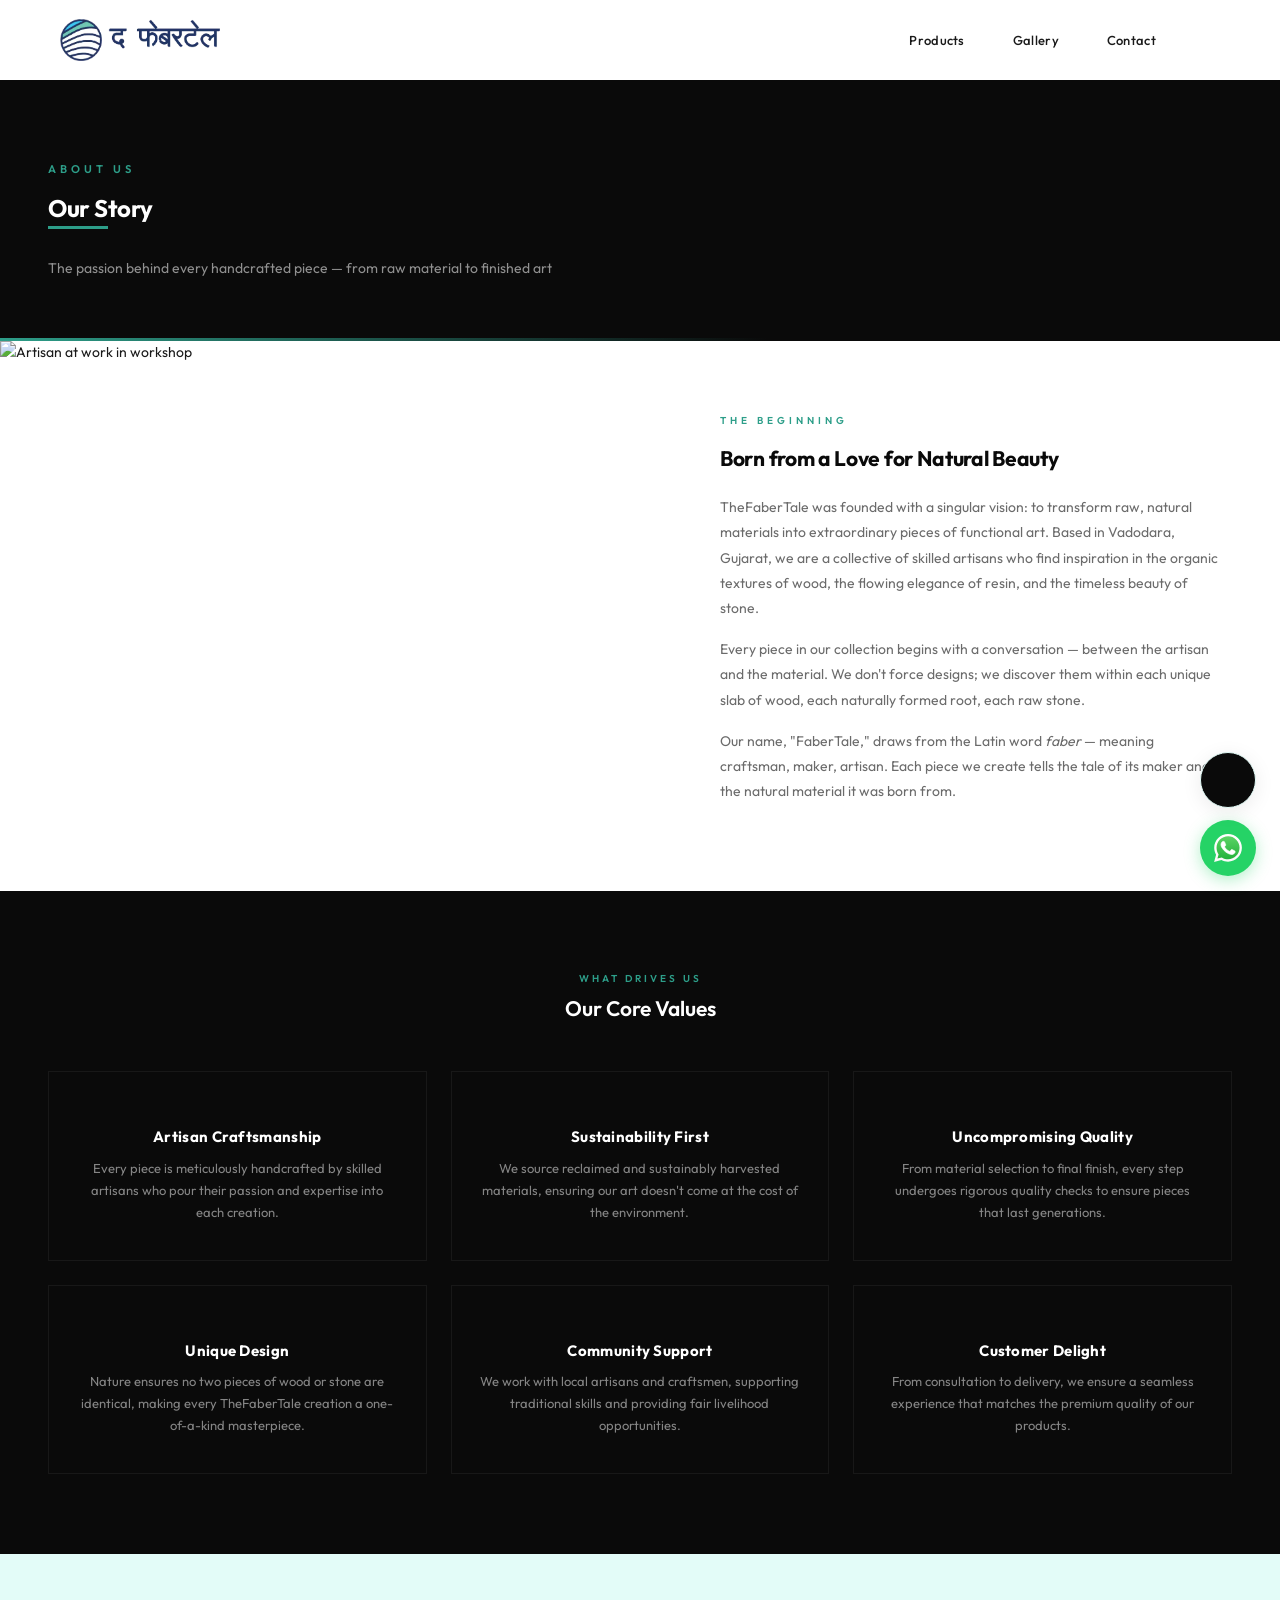
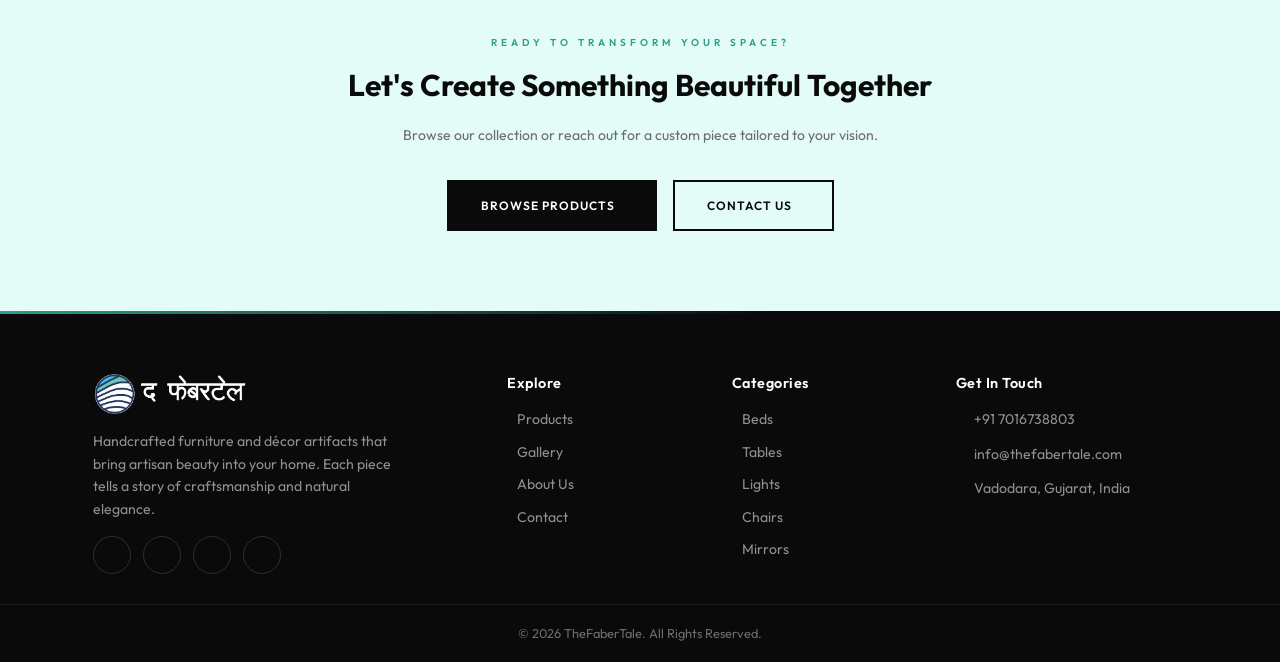
==== commit 6cb7d988: "files uploaded" ====
--- a/about.html
+++ b/about.html
@@ -42,102 +42,96 @@
   </div>
 
   <main>
-    <!-- Page Header -->
+    <!-- Enhanced Page Header -->
     <section class="page-header">
-      <div class="container">
-        <p class="eyebrow" style="color:var(--accent);font-size:0.75rem;letter-spacing:3px;text-transform:uppercase;font-weight:600;" data-aos="fade-up">About Us</p>
+      <div class="container-fluid px-4 px-md-5">
+        <p class="eyebrow" data-aos="fade-up">About Us</p>
         <h1 data-aos="fade-up" data-aos-delay="100">Our Story</h1>
-        <p data-aos="fade-up" data-aos-delay="200">The passion behind every handcrafted piece</p>
+        <p data-aos="fade-up" data-aos-delay="200">The passion behind every handcrafted piece — from raw material to finished art</p>
       </div>
     </section>
 
-    <!-- Our Story -->
-    <section>
-      <div class="container">
-        <div class="row align-items-center">
-          <div class="col-lg-6 mb-4 mb-lg-0" data-aos="fade-right">
-            <div style="border-radius:var(--radius-lg);overflow:hidden;">
-              <img loading="lazy" src="https://images.unsplash.com/photo-1558618666-fcd25c85f82e?auto=format&fit=crop&w=800&q=80" alt="Artisan at work in workshop" style="width:100%;height:auto;min-height:380px;object-fit:cover;">
+    <!-- Our Story — Split Layout -->
+    <section class="about-story-section">
+      <div class="about-story-split">
+        <div class="about-story-image" data-aos="fade-right">
+          <img loading="lazy" src="https://images.unsplash.com/photo-1629085281900-455f2f1fc5ab?auto=format&fit=crop&w=900&q=80" alt="Artisan at work in workshop">
+        </div>
+        <div class="about-story-content" data-aos="fade-left">
+          <p class="eyebrow">The Beginning</p>
+          <h2>Born from a Love for Natural Beauty</h2>
+          <p>TheFaberTale was founded with a singular vision: to transform raw, natural materials into extraordinary pieces of functional art. Based in Vadodara, Gujarat, we are a collective of skilled artisans who find inspiration in the organic textures of wood, the flowing elegance of resin, and the timeless beauty of stone.</p>
+          <p>Every piece in our collection begins with a conversation — between the artisan and the material. We don't force designs; we discover them within each unique slab of wood, each naturally formed root, each raw stone.</p>
+          <p>Our name, "FaberTale," draws from the Latin word <em>faber</em> — meaning craftsman, maker, artisan. Each piece we create tells the tale of its maker and the natural material it was born from.</p>
+        </div>
+      </div>
+    </section>
+
+    <!-- Values — Dark Background Grid -->
+    <section class="about-values-section">
+      <div class="container-fluid px-4 px-md-5">
+        <div class="section-heading" data-aos="fade-up">
+          <p class="eyebrow">What Drives Us</p>
+          <h2>Our Core Values</h2>
+        </div>
+        <div class="row g-4">
+          <div class="col-lg-4 col-md-6" data-aos="fade-up" data-aos-delay="50">
+            <div class="value-card">
+              <iconify-icon icon="mdi:hand-heart-outline"></iconify-icon>
+              <h3>Artisan Craftsmanship</h3>
+              <p>Every piece is meticulously handcrafted by skilled artisans who pour their passion and expertise into each creation.</p>
             </div>
           </div>
-          <div class="col-lg-6" data-aos="fade-left">
-            <div style="padding-left:20px;">
-              <p class="eyebrow" style="font-size:0.75rem;letter-spacing:3px;text-transform:uppercase;color:var(--accent);font-weight:600;margin-bottom:12px;">The Beginning</p>
-              <h2>Born from a Love for Natural Beauty</h2>
-              <p style="margin-top:16px;">TheFaberTale was founded with a singular vision: to transform raw, natural materials into extraordinary pieces of functional art. Based in Vadodara, Gujarat, we are a collective of skilled artisans who find inspiration in the organic textures of wood, the flowing elegance of resin, and the timeless beauty of stone.</p>
-              <p style="margin-top:12px;">Every piece in our collection begins with a conversation — between the artisan and the material. We don't force designs; we discover them within each unique slab of wood, each naturally formed root, each raw stone. This philosophy ensures that no two TheFaberTale creations are ever alike.</p>
-              <p style="margin-top:12px;">Our name, "FaberTale," draws from the Latin word <em>faber</em> — meaning craftsman, maker, artisan. Each piece we create tells the tale of its maker and the natural material it was born from.</p>
+          <div class="col-lg-4 col-md-6" data-aos="fade-up" data-aos-delay="100">
+            <div class="value-card">
+              <iconify-icon icon="mdi:leaf-circle-outline"></iconify-icon>
+              <h3>Sustainability First</h3>
+              <p>We source reclaimed and sustainably harvested materials, ensuring our art doesn't come at the cost of the environment.</p>
+            </div>
+          </div>
+          <div class="col-lg-4 col-md-6" data-aos="fade-up" data-aos-delay="150">
+            <div class="value-card">
+              <iconify-icon icon="mdi:diamond-stone"></iconify-icon>
+              <h3>Uncompromising Quality</h3>
+              <p>From material selection to final finish, every step undergoes rigorous quality checks to ensure pieces that last generations.</p>
+            </div>
+          </div>
+          <div class="col-lg-4 col-md-6" data-aos="fade-up" data-aos-delay="200">
+            <div class="value-card">
+              <iconify-icon icon="mdi:palette-outline"></iconify-icon>
+              <h3>Unique Design</h3>
+              <p>Nature ensures no two pieces of wood or stone are identical, making every TheFaberTale creation a one-of-a-kind masterpiece.</p>
+            </div>
+          </div>
+          <div class="col-lg-4 col-md-6" data-aos="fade-up" data-aos-delay="250">
+            <div class="value-card">
+              <iconify-icon icon="mdi:account-group-outline"></iconify-icon>
+              <h3>Community Support</h3>
+              <p>We work with local artisans and craftsmen, supporting traditional skills and providing fair livelihood opportunities.</p>
+            </div>
+          </div>
+          <div class="col-lg-4 col-md-6" data-aos="fade-up" data-aos-delay="300">
+            <div class="value-card">
+              <iconify-icon icon="mdi:star-shooting-outline"></iconify-icon>
+              <h3>Customer Delight</h3>
+              <p>From consultation to delivery, we ensure a seamless experience that matches the premium quality of our products.</p>
             </div>
           </div>
         </div>
       </div>
     </section>
 
-    <!-- Values -->
-    <section style="background:var(--light);">
-      <div class="container">
-        <div class="section-heading" data-aos="fade-up">
-          <p class="eyebrow">What Drives Us</p>
-          <h2>Our Core Values</h2>
-        </div>
-        <div class="row g-4">
-          <div class="col-lg-4 col-md-6" data-aos="fade-up" data-aos-delay="50">
-            <div style="text-align:center;padding:32px 20px;">
-              <iconify-icon icon="mdi:hand-heart-outline" style="font-size:2.8rem;color:var(--accent);margin-bottom:16px;display:block;"></iconify-icon>
-              <h3 style="font-size:1.15rem;margin-bottom:10px;">Artisan Craftsmanship</h3>
-              <p style="font-size:0.9rem;">Every piece is meticulously handcrafted by skilled artisans who pour their passion and expertise into each creation.</p>
-            </div>
-          </div>
-          <div class="col-lg-4 col-md-6" data-aos="fade-up" data-aos-delay="100">
-            <div style="text-align:center;padding:32px 20px;">
-              <iconify-icon icon="mdi:leaf-circle-outline" style="font-size:2.8rem;color:var(--accent);margin-bottom:16px;display:block;"></iconify-icon>
-              <h3 style="font-size:1.15rem;margin-bottom:10px;">Sustainability First</h3>
-              <p style="font-size:0.9rem;">We source reclaimed and sustainably harvested materials, ensuring our art doesn't come at the cost of the environment.</p>
-            </div>
-          </div>
-          <div class="col-lg-4 col-md-6" data-aos="fade-up" data-aos-delay="150">
-            <div style="text-align:center;padding:32px 20px;">
-              <iconify-icon icon="mdi:diamond-stone" style="font-size:2.8rem;color:var(--accent);margin-bottom:16px;display:block;"></iconify-icon>
-              <h3 style="font-size:1.15rem;margin-bottom:10px;">Uncompromising Quality</h3>
-              <p style="font-size:0.9rem;">From material selection to final finish, every step undergoes rigorous quality checks to ensure pieces that last generations.</p>
-            </div>
-          </div>
-          <div class="col-lg-4 col-md-6" data-aos="fade-up" data-aos-delay="200">
-            <div style="text-align:center;padding:32px 20px;">
-              <iconify-icon icon="mdi:palette-outline" style="font-size:2.8rem;color:var(--accent);margin-bottom:16px;display:block;"></iconify-icon>
-              <h3 style="font-size:1.15rem;margin-bottom:10px;">Unique Design</h3>
-              <p style="font-size:0.9rem;">Nature ensures no two pieces of wood or stone are identical, making every TheFaberTale creation a one-of-a-kind masterpiece.</p>
-            </div>
-          </div>
-          <div class="col-lg-4 col-md-6" data-aos="fade-up" data-aos-delay="250">
-            <div style="text-align:center;padding:32px 20px;">
-              <iconify-icon icon="mdi:account-group-outline" style="font-size:2.8rem;color:var(--accent);margin-bottom:16px;display:block;"></iconify-icon>
-              <h3 style="font-size:1.15rem;margin-bottom:10px;">Community Support</h3>
-              <p style="font-size:0.9rem;">We work with local artisans and craftsmen, supporting traditional skills and providing fair livelihood opportunities.</p>
-            </div>
-          </div>
-          <div class="col-lg-4 col-md-6" data-aos="fade-up" data-aos-delay="300">
-            <div style="text-align:center;padding:32px 20px;">
-              <iconify-icon icon="mdi:star-shooting-outline" style="font-size:2.8rem;color:var(--accent);margin-bottom:16px;display:block;"></iconify-icon>
-              <h3 style="font-size:1.15rem;margin-bottom:10px;">Customer Delight</h3>
-              <p style="font-size:0.9rem;">From consultation to delivery, we ensure a seamless experience that matches the premium quality of our products.</p>
-            </div>
-          </div>
-        </div>
-      </div>
-    </section>
-
-    <!-- CTA -->
-    <section style="background:var(--dark);text-align:center;">
-      <div class="container" data-aos="fade-up">
-        <p class="eyebrow" style="color:var(--accent);font-size:0.75rem;letter-spacing:3px;text-transform:uppercase;font-weight:600;margin-bottom:12px;">Ready to Transform Your Space?</p>
-        <h2 style="color:var(--white);margin-bottom:20px;">Let's Create Something Beautiful Together</h2>
-        <p style="color:rgba(255,255,255,0.65);max-width:550px;margin:0 auto 28px;">Browse our collection or reach out for a custom piece tailored to your vision.</p>
-        <div style="display:flex;gap:16px;justify-content:center;flex-wrap:wrap;">
-          <a href="products.html" class="hero-cta">
+    <!-- CTA Section -->
+    <section class="about-cta-section">
+      <div class="container-fluid px-4 px-md-5" data-aos="fade-up">
+        <p class="eyebrow">Ready to Transform Your Space?</p>
+        <h2>Let's Create Something Beautiful Together</h2>
+        <p>Browse our collection or reach out for a custom piece tailored to your vision.</p>
+        <div class="cta-buttons">
+          <a href="products.html" class="btn-primary-cta">
             Browse Products <iconify-icon icon="mdi:arrow-right"></iconify-icon>
           </a>
-          <a href="contact.html" class="hero-cta" style="background:transparent;border:2px solid var(--accent);">
+          <a href="contact.html" class="btn-outline-cta">
             Contact Us <iconify-icon icon="mdi:arrow-right"></iconify-icon>
           </a>
         </div>
@@ -145,19 +139,6 @@
     </section>
   </main>
 
-  <!-- FABs -->
-  <div class="fab-container">
-    <a class="set-url-target" rel="noopener" target="_blank" href="#" aria-label="Chat on WhatsApp">
-      <svg xmlns="http://www.w3.org/2000/svg" viewBox="0 0 256 258" width="28" height="28">
-        <path fill="#fff" d="M67.663 221.823l4.185 2.093c17.44 10.463 36.971 15.346 56.503 15.346c61.385 0 111.609-50.224 111.609-111.609c0-29.297-11.39-57.201-32.527-78.338c-21.137-21.137-49.041-32.527-78.338-32.527c-61.385 0-111.609 50.224-111.609 111.609c0 20.926 5.814 41.157 16.744 58.597l2.093 3.488l-8.37 30.527l31.71-7.186z"/>
-        <path fill="#25d366" d="M219.033 37.668C195.316 13.951 162.531 0 129.048 0C57.898 0 .698 57.2.698 128.35c0 22.696 5.814 44.464 17.209 63.743L0 258l67.663-17.673c18.605 10.115 39.676 15.462 61.385 15.462h.047c71.103 0 128.35-57.247 128.35-128.35c0-33.53-13.951-66.315-37.668-90.032z"/>
-        <path fill="#fff" d="M96.678 74.148c-2.386-5.303-4.897-5.41-7.166-5.503c-1.858-.08-3.982-.074-6.104-.074c-2.124 0-5.575.799-8.492 3.984c-2.92 3.188-11.148 10.892-11.148 26.561s11.413 30.813 13.004 32.94c1.593 2.123 22.033 35.307 54.405 48.073c26.904 10.609 32.379 8.499 38.218 7.967c5.84-.53 18.844-7.702 21.497-15.139c2.655-7.436 2.655-13.81 1.859-15.142c-.796-1.327-2.92-2.124-6.105-3.716s-18.844-9.298-21.763-10.361c-2.92-1.062-5.043-1.592-7.167 1.597c-2.124 3.184-8.223 10.356-10.082 12.48c-1.857 2.129-3.716 2.394-6.9.801c-3.187-1.598-13.444-4.957-25.613-15.806c-9.468-8.442-15.86-18.867-17.718-22.056c-1.858-3.184-.199-4.91 1.398-6.497c1.431-1.427 3.186-3.719 4.78-5.578c1.588-1.86 2.118-3.187 3.18-5.311c1.063-2.126.531-3.986-.264-5.579c-.798-1.593-6.987-17.343-9.819-23.64"/>
-      </svg>
-    </a>
-  </div>
-  <div class="Call-fab-container">
-    <a rel="noopener" href="tel:+917016738803" aria-label="Call us"><iconify-icon icon="mdi:phone" style="color:#fff;font-size:1.4rem;"></iconify-icon></a>
-  </div>
   <a href="#" class="back-to-top" id="backToTop" aria-label="Back to top"><iconify-icon icon="mdi:chevron-up"></iconify-icon></a>
 
   <footer id="footer" class="footer"></footer>
--- a/css/style.css
+++ b/css/style.css
@@ -13,9 +13,9 @@
   --grey: #6b6b6b;
   --grey-light: #b9c0bf;
   --white: #ffffff;
-  --nav-height: 72px;
-  --radius: 4px;
-  --radius-lg: 12px;
+  --nav-height: 63.6px;
+  --radius: 0;
+  --radius-lg: 0;
   --shadow-sm: 0 2px 8px rgba(0,0,0,0.06);
   --shadow-md: 0 4px 20px rgba(0,0,0,0.08);
   --shadow-lg: 0 8px 40px rgba(0,0,0,0.12);
@@ -111,7 +111,7 @@
 
 /* ===== NAVBAR ===== */
 #mainNavbar {
-  background: #ffffffa1;
+  background: #ffffff;
   transition: all var(--transition);
   padding: 14px 0;
   z-index: 1050;
@@ -128,6 +128,8 @@
   display: flex;
   align-items: center;
   justify-content: space-between;
+  padding-left: 60px;
+  padding-right: 60px;
 }
 
 #mainNavbar .navbar-brand img {
@@ -136,18 +138,19 @@
 }
 
 #mainNavbar .navbar-nav {
-  gap: 4rem !important;
+  gap: 2rem !important;
 }
 
 #mainNavbar .nav-link {
   font-size: 13px;
   font-weight: 500;
   color: var(--primary);
-  padding: 8px 16px !important;
+  padding: 8px 8px !important;
   letter-spacing: 0.3px;
   position: relative;
   transition: color var(--transition);
 }
+
 
 #mainNavbar .nav-link::after {
   content: '';
@@ -160,6 +163,9 @@
   transform: scaleX(0);
   transition: transform var(--transition);
 }
+#mainNavbar .nav-link.dropdown-toggle::after {
+right: 29px;
+}
 
 #mainNavbar .nav-link:hover::after,
 #mainNavbar .nav-link.active::after {
@@ -186,86 +192,197 @@
   color: var(--accent);
 }
 
-/* ===== MEGA MENU (3-Level) ===== */
-.mega-dropdown .mega-menu {
-  min-width: 150px;
-  border: none;
-  border-radius: var(--radius-lg);
+/* Submenu Nested Level (Desktop) */
+.submenu-inner-list {
+  list-style: none;
+  padding: 0;
+  margin: 0;
+  max-height: 0;
+  overflow: hidden;
+  opacity: 0;
+  visibility: hidden;
+  transition: all 0.4s cubic-bezier(0.4, 0, 0.2, 1);
+}
+
+.submenu-inner-item.active .submenu-inner-list {
+  max-height: 500px;
+  opacity: 1;
+  visibility: visible;
+  padding: 8px 0 12px 12px;
+}
+
+.submenu-header {
+  display: flex;
+  align-items: center;
+  justify-content: space-between;
+  cursor: pointer;
+  transition: color var(--transition);
+}
+
+.submenu-header:hover {
+  color: var(--accent);
+}
+
+.submenu-icon {
+  font-size: 1rem;
+  margin-bottom: -3px;
+  transition: transform 0.3s ease;
+}
+
+.submenu-inner-item.active .submenu-icon {
+  color: var(--accent);
+}
+
+.submenu-inner-item.active .submenu-header a {
+  color: var(--accent);
+  font-weight: 600;
+}
+
+/* ===== ACCORDION MEGA MENU (Integrated) ===== */
+.mega-dropdown .mega-menu.accordion-menu {
+  min-width: 280px;
+  max-width: 340px;
+  border: 1px solid rgba(0,0,0,0.08);
+  border-radius: 0;
   box-shadow: var(--shadow-lg);
+  padding: 15px 0;
+  margin-top: 10px !important;
+  background: var(--white);
+  left: 50% !important;
+  transform: translateX(-50%) translateY(0) !important;
+  
+  /* Prevent background scrolling and contain height */
+  max-height: calc(100vh - 100px);
+  overflow-y: auto;
+  overscroll-behavior: contain;
+}
+
+.accordion-item-custom {
+  list-style: none;
+  border-bottom: 1px solid rgba(0,0,0,0.03);
+}
+
+.accordion-item-custom:last-child {
+  border-bottom: none;
+}
+
+.accordion-header-custom {
+  display: flex;
+  align-items: center;
+  justify-content: space-between;
+  padding: 14px 28px;
+  cursor: pointer;
+  transition: background var(--transition);
+}
+
+.accordion-header-custom:hover {
+  background: rgba(45, 158, 137, 0.04);
+}
+
+.accordion-link {
+  font-size: 13px;
+  font-weight: 600;
+  letter-spacing: 1.5px;
+  color: var(--dark);
+  text-decoration: none;
+  flex: 1;
+  position: relative;
+  width: fit-content;
+}
+
+/* Underline for Active Header as in reference */
+.accordion-item-custom.active .accordion-link::after {
+  content: '';
+  position: absolute;
+  bottom: -6px;
+  left: 0;
+  width: 40px;
+  height: 2px;
+  background: var(--accent);
+}
+
+.accordion-icon {
+  font-size: 1.2rem;
+  color: var(--grey-light);
+  transition: all var(--transition);
+}
+
+.accordion-item-custom.active .accordion-icon {
+  color: var(--accent);
+}
+
+.accordion-collapse-custom {
+  max-height: 0;
+  overflow: hidden;
+  transition: max-height 0.4s cubic-bezier(0.4, 0, 0.2, 1), opacity 0.3s ease;
+  opacity: 0;
+}
+
+.accordion-item-custom.active .accordion-collapse-custom {
+  max-height: 800px;
+  opacity: 1;
+}
+
+.submenu-list {
+  padding: 10px 0 1px 34px;
+  list-style: none;
+  margin: 0;
+}
+
+.submenu-item {
+  display: block;
+  font-size: 11.5px;
+  font-weight: 500;
+  letter-spacing: 1.2px;
+  color: var(--grey);
   padding: 8px 0;
-  margin-top: 4px !important;
-}
-
-.mega-menu .dropdown-item {
-  font-size: 13px;
-  padding: 8px 20px;
-  color: var(--primary);
-  transition: all var(--transition);
-  font-family: var(--font-main);
-}
-
-.mega-menu .dropdown-item:hover,
-.mega-menu .dropdown-item:focus {
-  background: var(--light);
-  color: var(--accent);
-}
-
-.mega-menu .dropdown-divider {
-  margin: 4px 16px;
-  border-color: var(--grey-light);
-}
-
-.dropdown-submenu {
-  position: relative;
-}
-
-.dropdown-submenu .submenu-level-2 {
-  display: none;
-  position: absolute;
-  left: 100%;
-  top: 0;
-  min-width: 130px;
-  border: none;
-  border-radius: var(--radius-lg);
-  box-shadow: var(--shadow-lg);
+  transition: all var(--transition);
+  text-decoration: none;
+}
+
+.submenu-item:hover {
+  color: var(--accent);
+  padding-left: 6px;
+}
+
+/* Nested Submenu (Level 3) */
+.submenu-inner-item {
+  list-style: none;
+}
+
+.submenu-header {
+  display: flex;
+  align-items: center;
+  justify-content: space-between;
   padding: 8px 0;
-  margin-left: 2px !important;
-}
-
-.dropdown-submenu:hover > .submenu-level-2,
-.dropdown-submenu .submenu-level-2.show {
-  display: block;
-}
-
-.submenu-level-2 .dropdown-submenu .submenu-level-3 {
-  display: none;
-  position: absolute;
-  left: 100%;
-  top: 0;
-  min-width: 130px;
-  border: none;
-  border-radius: var(--radius-lg);
-  box-shadow: var(--shadow-lg);
-  padding: 8px 0;
-  margin-left: 2px !important;
-}
-
-.submenu-level-2 .dropdown-submenu:hover > .submenu-level-3,
-.submenu-level-2 .dropdown-submenu .submenu-level-3.show {
-  display: block;
-}
-
-.dropdown-submenu > .dropdown-item.dropdown-toggle::after {
-  display: inline-block;
-  margin-left: auto;
-  vertical-align: 0.2em;
-  content: "";
-  border-top: 0.3em solid transparent;
-  border-right: 0;
-  border-bottom: 0.3em solid transparent;
-  border-left: 0.3em solid currentColor;
-  float: right;
-  margin-top: 6px;
+  padding-right: 28px;
+  cursor: pointer;
+}
+
+.submenu-header a {
+  font-size: 11.5px;
+  font-weight: 600;
+  color: var(--grey);
+  letter-spacing: 1.2px;
+}
+
+.submenu-inner-list {
+  max-height: 0;
+  overflow: hidden;
+  transition: all var(--transition);
+  padding-left: 15px;
+  opacity: 0;
+}
+
+.submenu-inner-item.active .submenu-inner-list {
+  max-height: 300px;
+  opacity: 1;
+  padding-top: 5px;
+  padding-bottom: 10px;
+}
+
+.submenu-inner-item.active .submenu-header a {
+  color: var(--accent);
 }
 
 /* ===== CATEGORY SHOWCASE (Reference-style) ===== */
@@ -447,7 +564,7 @@
 .showcase-dots .swiper-pagination-bullet-active {
   background: var(--accent);
   width: 24px;
-  border-radius: 4px;
+  border-radius: 0;
 }
 
 /* --- Product Card (Showcase-specific) --- */
@@ -540,7 +657,7 @@
   width: 100%;
   padding: 14px 50px 14px 20px;
   border: 2px solid var(--grey-light);
-  border-radius: 50px;
+  border-radius: 0;
   font-family: var(--font-main);
   font-size: 14px;
   transition: all var(--transition);
@@ -633,12 +750,17 @@
   background: rgba(201, 169, 110, 0.25);
   color: var(--dark);
   padding: 0 2px;
-  border-radius: 2px;
+  border-radius: 0;
 }
 
 /* Offcanvas Mobile Nav */
 .offcanvas.text-bg-dark {
   background: var(--dark) !important;
+}
+.offcanvas{
+  z-index: 1056;
+  max-height: 100vh;
+  overflow-y: auto;
 }
 
 .offcanvas .nav-link {
@@ -749,7 +871,7 @@
 
 /* ===== GSAP PRODUCT SCROLL SECTION ===== */
 .product-scroll-section {
-  height: 100vh;
+  height: calc(100vh - 62.6px);
   min-height: 540px;
   width: 100%;
   position: relative;
@@ -762,10 +884,11 @@
 /* Sidebar (underneath cards) */
 .scroll-sidebar {
   width: 320px;
-  height: 75vh;
+  height: calc(100vh - 62.6px);
   min-height: 360px;
   padding: 40px 30px;
   position: absolute;
+  border: 1.6px solid var(--accent);
   top: 50%;
   left: 0;
   transform: translateY(-50%);
@@ -833,11 +956,11 @@
 .scroll-container {
   display: flex;
   flex-wrap: nowrap;
-  gap: 40px;
-  height: 75vh;
+  gap: 0px;
+  height: calc(100vh - 62.6px);
   width: max-content;
-  padding-left: 340px;
-  padding-right: 5vw;
+  padding-left: 320px;
+  padding-right: 0;
   z-index: 5;
   position: relative;
   pointer-events: none;
@@ -845,16 +968,14 @@
 
 /* Product cards */
 .scroll-card {
-  width: 42vw;
+  width: 50vw;
   height: 100%;
   background: var(--white);
-  border-radius: 16px;
-  box-shadow: -15px 15px 40px rgba(0,0,0,0.06);
   flex-shrink: 0;
   overflow: hidden;
   display: flex;
   flex-direction: column;
-  border: 1px solid #f0f0f0;
+  border: 1.6px solid var(--accent);
   text-decoration: none;
   color: inherit;
   transition: box-shadow 0.4s ease;
@@ -916,6 +1037,8 @@
 .about-strip {
   padding: 0;
   overflow: hidden;
+  background-color: var(--dark);
+  border-bottom: 1px solid var(--primary);
 }
 
 .about-strip-image {
@@ -926,9 +1049,9 @@
 
 .about-strip-image img {
   width: 100%;
-  height: 100%;
+  height: 500px;
   object-fit: cover;
-  min-height: 420px;
+  min-height: 650px;
 }
 
 .about-strip-content {
@@ -1094,7 +1217,7 @@
   font-weight: 600;
   letter-spacing: 0.5px;
   padding: 6px 12px;
-  border-radius: 20px;
+  border-radius: 0;
   opacity: 0;
   transform: translateY(-8px);
   transition: all var(--transition);
@@ -1106,34 +1229,6 @@
 }
 
 /* ===== PRODUCT LISTING PAGE ===== */
-.products-header-new {
-  padding: 120px 0 40px;
-  text-align: left;
-}
-
-.products-header-new h1 {
-  font-size: clamp(20px, 4vw, 24px);
-  color: var(--dark);
-  margin-bottom: 0;
-  font-weight: 700;
-}
-
-/* Keep old class for backwards compat */
-.products-header {
-  background: var(--dark);
-  padding: 100px 0 60px;
-  text-align: center;
-  color: var(--white);
-}
-
-.products-header h1 {
-  color: var(--white);
-  margin-bottom: 12px;
-}
-
-.products-header p {
-  color: rgba(255,255,255,0.7);
-}
 
 .filter-section {
   background: var(--light);
@@ -1155,7 +1250,7 @@
   width: 100%;
   padding: 14px 50px 14px 20px;
   border: 2px solid var(--grey-light);
-  border-radius: 50px;
+  border-radius: 0;
   font-family: var(--font-main);
   font-size: 14px;
   transition: all var(--transition);
@@ -1194,7 +1289,7 @@
   padding: 7px 20px;
   border: 1.5px solid var(--grey-light);
   background: var(--white);
-  border-radius: 25px;
+  border-radius: 0;
   cursor: pointer;
   transition: all var(--transition);
   font-family: var(--font-main);
@@ -1290,7 +1385,6 @@
 }
 
 .product-detail-info h1 {
-  font-size: clamp(20px, 3.5vw, 24px);
   margin-bottom: 20px;
   line-height: 1.2;
 }
@@ -1313,7 +1407,7 @@
   padding: 5px 14px;
   background: var(--light);
   border: 1px solid var(--grey-light);
-  border-radius: 20px;
+  border-radius: 0;
   font-size: 11px;
   font-weight: 500;
   color: var(--grey);
@@ -1510,7 +1604,7 @@
 .featured-section .swiper-pagination-bullet-active {
   background: var(--accent);
   width: 24px;
-  border-radius: 4px;
+  border-radius: 0;
 }
 
 /* ===== GALLERY / INSTAGRAM SECTION ===== */
@@ -1633,7 +1727,7 @@
 .contact-info-card .icon-wrap {
   width: 48px;
   height: 48px;
-  border-radius: 50%;
+  border-radius: 0;
   background: var(--light);
   display: flex;
   align-items: center;
@@ -1663,20 +1757,40 @@
 }
 
 /* ===== FOOTER ===== */
+.footer-accent-top {
+  height: 3px;
+  background: linear-gradient(90deg, var(--accent) 0%, transparent 60%);
+}
+
 .footer {
   background: var(--dark);
   color: rgba(255,255,255,0.7);
 }
 
+.fCol1{
+  max-width: 324px;
+}
+.fCol2{
+  max-width: 134px;
+}
+.fCol3{
+  max-width: 134px;
+}
+.fCol4{
+  max-width: 255px;
+}
+
 .footer .footWrap {
   padding: 60px 0 30px;
+}
+.footWrap>.row{
+  justify-content: space-around;
 }
 
 .footer .footer-brand img {
   height: 40px;
   width: auto;
   margin-bottom: 16px;
-  filter: brightness(0) invert(1);
 }
 
 .footer .footer-brand + p {
@@ -1718,7 +1832,11 @@
   letter-spacing: 0.5px;
 }
 
-.footer .footer-links li {
+.footer .footer-links,.contact-info {
+  padding-left: 10px;
+  margin-bottom: 0;
+}
+.footer .footer-links li:not(:last-child) {
   margin-bottom: 10px;
 }
 
@@ -1822,6 +1940,7 @@
   background: var(--dark);
   box-shadow: var(--shadow-md);
   transition: all var(--transition);
+  border: 0.6px solid var(--light);
 }
 
 .Call-fab-container a:hover {
@@ -1847,6 +1966,7 @@
   width: 44px;
   height: 44px;
   border-radius: 50%;
+  border: 0.6px solid var(--light);
   background: var(--dark);
   color: var(--white);
   display: flex;
@@ -1857,7 +1977,6 @@
   transform: translateY(20px);
   transition: all var(--transition);
   z-index: 999;
-  border: none;
   box-shadow: var(--shadow-sm);
 }
 
@@ -1877,22 +1996,494 @@
   font-size: 1.3rem;
 }
 
-/* ===== PAGE HEADER (About, Contact) ===== */
+/* ===== PAGE HEADER (Enhanced — About, Contact, Products) ===== */
 .page-header {
   background: var(--dark);
-  padding: 120px 0 60px;
+  padding: 140px 0 60px;
+  text-align: left;
+  position: relative;
+  overflow: hidden;
+}
+
+.page-header::after {
+  content: '';
+  position: absolute;
+  bottom: 0;
+  left: 0;
+  width: 100%;
+  height: 3px;
+  background: linear-gradient(90deg, var(--accent) 0%, transparent 60%);
+}
+
+.page-header .eyebrow {
+  font-size: 0.7rem;
+  letter-spacing: 4px;
+  text-transform: uppercase;
+  font-weight: 600;
+  color: var(--accent);
+  margin-bottom: 16px;
+  display: block;
+}
+
+.page-header h1 {
+  color: var(--white);
+  font-weight: 700;
+  margin-bottom: 16px;
+  letter-spacing: -0.5px;
+  line-height: 1.1;
+  position: relative;
+  display: inline-block;
+}
+
+.page-header h1::after {
+  content: '';
+  position: absolute;
+  bottom: -8px;
+  left: 0;
+  width: 60px;
+  height: 3px;
+  background: var(--accent);
+}
+
+.page-header p {
+  color: rgba(255,255,255,0.55);
+  max-width: 520px;
+  font-size: 14px;
+  line-height: 1.7;
+  margin-top: 20px;
+}
+
+/* Products Header (Updated to match) */
+.products-header-new {
+  background: var(--dark);
+  padding: 140px 0 50px;
+  text-align: left;
+  position: relative;
+}
+
+.products-header-new::after {
+  content: '';
+  position: absolute;
+  bottom: 0;
+  left: 0;
+  width: 100%;
+  height: 3px;
+  background: linear-gradient(90deg, var(--accent) 0%, transparent 60%);
+}
+
+.products-header-new h1 {
+  color: var(--white);
+  margin-bottom: 0;
+  font-weight: 700;
+  letter-spacing: -0.5px;
+  position: relative;
+  display: inline-block;
+}
+
+.products-header-new h1::after {
+  content: '';
+  position: absolute;
+  bottom: -8px;
+  left: 0;
+  width: 60px;
+  height: 3px;
+  background: var(--accent);
+}
+
+.products-header-new .eyebrow {
+  color: var(--accent) !important;
+}
+
+/* Keep old class for backwards compat */
+.products-header {
+  background: var(--dark);
+  padding: 140px 0 60px;
+  text-align: left;
+  color: var(--white);
+  position: relative;
+}
+
+.products-header::after {
+  content: '';
+  position: absolute;
+  bottom: 0;
+  left: 0;
+  width: 100%;
+  height: 3px;
+  background: linear-gradient(90deg, var(--accent) 0%, transparent 60%);
+}
+
+.products-header h1 {
+  color: var(--white);
+  margin-bottom: 12px;
+}
+
+.products-header p {
+  color: rgba(255,255,255,0.55);
+}
+
+/* ===== REDESIGNED CONTACT SECTION ===== */
+.contact-section {
+  padding: 0;
+  overflow: hidden;
+}
+
+.contact-split {
+  display: flex;
+  min-height: 600px;
+}
+
+.contact-info-panel {
+  background: var(--dark);
+  color: var(--white);
+  padding: 60px 50px;
+  flex: 0 0 40%;
+  display: flex;
+  flex-direction: column;
+  justify-content: center;
+}
+
+.contact-info-panel h2 {
+  color: var(--white);
+  font-weight: 700;
+  margin-bottom: 12px;
+  letter-spacing: -0.3px;
+}
+
+.contact-info-panel > p {
+  color: rgba(255,255,255,0.5);
+  font-size: 13px;
+  line-height: 1.7;
+  margin-bottom: 36px;
+}
+
+.contact-info-card-new {
+  display: flex;
+  align-items: center;
+  gap: 18px;
+  padding: 18px 0;
+  border-bottom: 1px solid rgba(255,255,255,0.08);
+  transition: all var(--transition);
+}
+
+.contact-info-card-new:last-child {
+  border-bottom: none;
+}
+
+.contact-info-card-new:hover {
+  padding-left: 8px;
+}
+
+.contact-info-card-new .icon-box {
+  width: 44px;
+  height: 44px;
+  background: rgba(45, 158, 137, 0.12);
+  display: flex;
+  align-items: center;
+  justify-content: center;
+  flex-shrink: 0;
+}
+
+.contact-info-card-new .icon-box iconify-icon {
+  font-size: 1.2rem;
+  color: var(--accent);
+}
+
+.contact-info-card-new h5 {
+  font-size: 12px;
+  font-weight: 600;
+  color: var(--white);
+  margin-bottom: 2px;
+  letter-spacing: 0.5px;
+  text-transform: uppercase;
+}
+
+.contact-info-card-new p,
+.contact-info-card-new a {
+  font-size: 14px;
+  color: rgba(255,255,255,0.6);
+  transition: color var(--transition);
+}
+
+.contact-info-card-new a:hover {
+  color: var(--accent);
+}
+
+.contact-form-panel {
+  flex: 1;
+  padding: 60px 50px;
+  display: flex;
+  flex-direction: column;
+  justify-content: center;
+  background: var(--white);
+}
+
+.contact-form-panel h3 {
+  font-size: clamp(20px, 2.5vw, 26px);
+  font-weight: 700;
+  margin-bottom: 8px;
+}
+
+.contact-form-panel > p {
+  font-size: 13px;
+  color: var(--grey);
+  margin-bottom: 32px;
+}
+
+.contact-form-panel .form-control {
+  border: 1.5px solid rgba(0,0,0,0.1);
+  border-radius: 0;
+  padding: 14px 18px;
+  font-family: var(--font-main);
+  font-size: 13px;
+  transition: border-color var(--transition);
+  background: var(--white);
+}
+
+.contact-form-panel .form-control:focus {
+  border-color: var(--accent);
+  box-shadow: none;
+}
+
+.contact-form-panel .form-label {
+  font-size: 11px;
+  font-weight: 600;
+  letter-spacing: 1px;
+  text-transform: uppercase;
+  color: var(--dark);
+  margin-bottom: 8px;
+}
+
+.contact-form-panel .btn-submit {
+  display: inline-flex;
+  align-items: center;
+  gap: 8px;
+  padding: 15px 36px;
+  background: var(--dark);
+  color: var(--white);
+  font-family: var(--font-main);
+  font-size: 12px;
+  font-weight: 600;
+  letter-spacing: 1px;
+  text-transform: uppercase;
+  border: 2px solid var(--dark);
+  border-radius: 0;
+  cursor: pointer;
+  transition: all var(--transition);
+}
+
+.contact-form-panel .btn-submit:hover {
+  background: var(--accent);
+  border-color: var(--accent);
+  transform: translateY(-2px);
+}
+
+#formSuccess iconify-icon{
+  margin: auto;
+  max-width: 50px;
+}
+
+/* Map Section */
+.map-section {
+  width: 100%;
+}
+
+.map-section iframe {
+  width: 100%;
+  height: 400px;
+  border: none;
+  display: block;
+}
+
+/* ===== REDESIGNED ABOUT PAGE SECTIONS ===== */
+.about-story-section {
+  padding: 0;
+  overflow: hidden;
+}
+
+.about-story-split {
+  display: flex;
+  min-height: 550px;
+}
+
+.about-story-image {
+  flex: 0 0 50%;
+  overflow: hidden;
+  position: relative;
+}
+
+.about-story-image img {
+  width: 100%;
+  height: 100%;
+  object-fit: cover;
+  min-height: 500px;
+  transition: transform 0.8s ease;
+}
+
+.about-story-image:hover img {
+  transform: scale(1.03);
+}
+
+.about-story-content {
+  flex: 1;
+  padding: 60px 60px 60px 80px;
+  display: flex;
+  flex-direction: column;
+  justify-content: center;
+}
+
+.about-story-content .eyebrow {
+  font-size: 10px;
+  letter-spacing: 4px;
+  text-transform: uppercase;
+  color: var(--accent);
+  font-weight: 600;
+  margin-bottom: 16px;
+}
+
+.about-story-content h2 {
+  font-weight: 700;
+  margin-bottom: 24px;
+  line-height: 1.2;
+  letter-spacing: -0.3px;
+}
+
+.about-story-content p {
+  font-size: 14px;
+  color: var(--grey);
+  line-height: 1.8;
+  margin-bottom: 16px;
+  max-width: 500px;
+}
+
+/* Values Section (Dark Background) */
+.about-values-section {
+  background: var(--dark);
+  padding: 80px 0;
+}
+
+.about-values-section .section-heading .eyebrow {
+  color: var(--accent);
+}
+
+.about-values-section .section-heading h2 {
+  color: var(--white);
+}
+
+.value-card {
+  padding: 36px 28px;
+  border: 1px solid rgba(255,255,255,0.06);
+  transition: all var(--transition);
   text-align: center;
-}
-
-.page-header h1 {
-  color: var(--white);
-  margin-bottom: 12px;
-}
-
-.page-header p {
-  color: rgba(255,255,255,0.65);
-  max-width: 500px;
-  margin: 0 auto;
+  height: 100%;
+}
+
+.value-card:hover {
+  border-color: rgba(45, 158, 137, 0.3);
+  background: rgba(255,255,255,0.03);
+  transform: translateY(-4px);
+}
+
+.value-card iconify-icon {
+  font-size: 2.4rem;
+  color: var(--accent);
+  display: block;
+  margin-bottom: 20px;
+}
+
+.value-card h3 {
+  font-size: 15px;
+  font-weight: 700;
+  color: var(--white);
+  margin-bottom: 10px;
+  letter-spacing: 0.3px;
+}
+
+.value-card p {
+  font-size: 13px;
+  color: rgba(255,255,255,0.5);
+  line-height: 1.7;
+}
+
+/* About CTA Section */
+.about-cta-section {
+  background: var(--light);
+  padding: 80px 0;
+  text-align: center;
+}
+
+.about-cta-section .eyebrow {
+  font-size: 10px;
+  letter-spacing: 4px;
+  text-transform: uppercase;
+  color: var(--accent);
+  font-weight: 600;
+  margin-bottom: 16px;
+}
+
+.about-cta-section h2 {
+  font-size: clamp(22px, 3vw, 30px);
+  font-weight: 700;
+  margin-bottom: 20px;
+}
+
+.about-cta-section p {
+  max-width: 550px;
+  margin: 0 auto 32px;
+  font-size: 14px;
+  line-height: 1.7;
+}
+
+.about-cta-section .cta-buttons {
+  display: flex;
+  gap: 16px;
+  justify-content: center;
+  flex-wrap: wrap;
+}
+
+.btn-primary-cta {
+  display: inline-flex;
+  align-items: center;
+  gap: 8px;
+  padding: 14px 32px;
+  background: var(--dark);
+  color: var(--white);
+  font-size: 12px;
+  font-weight: 600;
+  letter-spacing: 1px;
+  text-transform: uppercase;
+  border: 2px solid var(--dark);
+  text-decoration: none;
+  transition: all var(--transition);
+}
+
+.btn-primary-cta:hover {
+  background: var(--accent);
+  border-color: var(--accent);
+  color: var(--white);
+  transform: translateY(-2px);
+}
+
+.btn-outline-cta {
+  display: inline-flex;
+  align-items: center;
+  gap: 8px;
+  padding: 14px 32px;
+  background: transparent;
+  color: var(--dark);
+  font-size: 12px;
+  font-weight: 600;
+  letter-spacing: 1px;
+  text-transform: uppercase;
+  border: 2px solid var(--dark);
+  text-decoration: none;
+  transition: all var(--transition);
+}
+
+.btn-outline-cta:hover {
+  background: var(--dark);
+  color: var(--white);
+  transform: translateY(-2px);
 }
 
 /* ===== UTILITY CLASSES ===== */
@@ -1930,6 +2521,8 @@
 
 .breadcrumb-wrap a {
   color: var(--grey);
+  position: relative;
+  transition: color var(--transition);
 }
 
 .breadcrumb-wrap a:hover {
@@ -1941,9 +2534,9 @@
   font-weight: 500;
 }
 
-/* Map */
+/* Map (old — kept for backwards compat) */
 .map-container {
-  border-radius: var(--radius-lg);
+  border-radius: 0;
   overflow: hidden;
   box-shadow: var(--shadow-sm);
 }
@@ -1953,3 +2546,49 @@
   height: 350px;
   border: none;
 }
+
+/* ===== MICRO-INTERACTIONS ===== */
+/* Link hover underline reveal */
+.link-reveal {
+  position: relative;
+  display: inline-block;
+}
+
+.link-reveal::after {
+  content: '';
+  position: absolute;
+  bottom: -2px;
+  left: 0;
+  width: 0;
+  height: 1.5px;
+  background: var(--accent);
+  transition: width var(--transition);
+}
+
+.link-reveal:hover::after {
+  width: 100%;
+}
+
+/* Card hover lift */
+.hover-lift {
+  transition: transform var(--transition), box-shadow var(--transition);
+}
+
+.hover-lift:hover {
+  transform: translateY(-4px);
+  box-shadow: var(--shadow-lg);
+}
+
+/* Image reveal zoom */
+.img-zoom-wrap {
+  overflow: hidden;
+}
+
+.img-zoom-wrap img {
+  transition: transform 0.7s ease;
+}
+
+.img-zoom-wrap:hover img {
+  transform: scale(1.05);
+}
+
--- a/css/responsive.css
+++ b/css/responsive.css
@@ -2,6 +2,15 @@
    TheFaberTale — Responsive Breakpoints
    991px | 767px | 575px
    ======================================== */
+
+
+@media (max-width: 1199.98px) {
+  #mainNavbar .nav-shell {
+    padding-left: 25px;
+    padding-right: 25px;
+  }
+}
+
 
 /* ===== TABLET (max-width: 991px) ===== */
 @media (max-width: 991px) {
@@ -41,6 +50,7 @@
   .scroll-sidebar {
     width: 100%;
     height: auto;
+    min-height: unset;
     position: relative;
     padding: 40px 20px 20px;
     z-index: 1;
@@ -89,6 +99,46 @@
     min-height: 320px;
   }
 
+  /* About Story Split */
+  .about-story-split {
+    flex-direction: column;
+  }
+
+  .about-story-image {
+    flex: none;
+  }
+
+  .about-story-image img {
+    min-height: 350px;
+  }
+
+  .about-story-content {
+    padding: 40px 24px;
+  }
+
+  /* Contact Split */
+  .contact-split {
+    flex-direction: column;
+  }
+
+  .contact-info-panel {
+    flex: none;
+    padding: 40px 24px;
+  }
+
+  .contact-form-panel {
+    padding: 40px 24px;
+  }
+
+  /* Page Header */
+  .page-header {
+    padding: 120px 0 50px;
+  }
+
+  .products-header-new {
+    padding: 120px 0 40px;
+  }
+
   /* Product grid */
   .productCard .productInfo {
     padding: 14px;
@@ -137,15 +187,13 @@
     grid-template-columns: repeat(3, 1fr);
   }
 
-  /* Contact */
-  .contact-section .contact-form {
-    padding: 28px;
-  }
-
   /* Footer */
   .footer .footWrap {
     padding: 48px 0 24px;
   }
+  .footWrap>.row {
+    justify-content: space-between;
+}
 }
 
 /* ===== MOBILE LANDSCAPE (max-width: 767px) ===== */
@@ -188,9 +236,20 @@
     font-size: 18px;
   }
 
-  /* Products header */
+  /* Page Headers */
+  .page-header {
+    padding: 100px 0 40px;
+  }
+
+
+  .products-header-new {
+    padding: 100px 0 36px;
+  }
+
+
+  /* Products header (old) */
   .products-header {
-    padding: 80px 0 40px;
+    padding: 100px 0 40px;
   }
 
   .filter-section {
@@ -201,6 +260,24 @@
   .filter-btn {
     padding: 6px 16px;
     font-size: 11px;
+  }
+
+  /* About Story */
+  .about-story-content {
+    padding: 32px 20px;
+  }
+
+  .about-story-image img {
+    min-height: 280px;
+  }
+
+  /* Contact Split */
+  .contact-info-panel {
+    padding: 36px 20px;
+  }
+
+  .contact-form-panel {
+    padding: 36px 20px;
   }
 
   /* Product detail */
@@ -232,17 +309,6 @@
     top: 30%;
   }
 
-  /* Page header */
-  .page-header {
-    padding: 100px 0 40px;
-  }
-
-  /* Contact */
-  .contact-section .contact-form {
-    padding: 20px;
-    margin-bottom: 30px;
-  }
-
   /* Footer */
   .footer .footer-brand + p {
     max-width: 100%;
@@ -275,6 +341,11 @@
     width: 40px;
     height: 40px;
   }
+
+  /* Map */
+  .map-section iframe {
+    height: 300px;
+  }
 }
 
 /* ===== MOBILE PORTRAIT (max-width: 575px) ===== */
@@ -350,7 +421,21 @@
     height: 34px;
   }
 
-  /* Products */
+  /* Page Headers */
+  .page-header {
+    padding: 80px 0 30px;
+  }
+
+
+  .page-header p {
+    font-size: 12px;
+  }
+
+  .products-header-new {
+    padding: 80px 0 28px;
+  }
+
+  /* Products (old) */
   .products-header {
     padding: 70px 0 30px;
   }
@@ -417,7 +502,7 @@
   /* Categories */
   .categories-section .category-card {
     aspect-ratio: 1/1;
-    border-radius: 8px;
+    border-radius: 0;
   }
 
   .categories-section .category-card .category-label {
@@ -459,6 +544,33 @@
 
   .about-section .about-image img {
     min-height: 280px;
+  }
+
+  /* About Story */
+  .about-story-content {
+    padding: 28px 16px;
+  }
+
+  .about-story-image img {
+    min-height: 220px;
+  }
+
+  /* About Values */
+  .about-values-section {
+    padding: 48px 0;
+  }
+
+  .value-card {
+    padding: 28px 20px;
+  }
+
+  /* Contact Split */
+  .contact-info-panel {
+    padding: 28px 16px;
+  }
+
+  .contact-form-panel {
+    padding: 28px 16px;
   }
 
   /* Gallery */
@@ -467,20 +579,6 @@
     gap: 3px;
   }
 
-  /* Contact */
-  .contact-section .contact-form {
-    padding: 16px;
-  }
-
-  .contact-info-card {
-    padding: 16px 0;
-  }
-
-  .contact-info-card .icon-wrap {
-    width: 40px;
-    height: 40px;
-  }
-
   /* Footer */
   .footer .footWrap {
     padding: 36px 0 20px;
@@ -498,15 +596,6 @@
     font-size: 10px;
   }
 
-  /* Page header */
-  .page-header {
-    padding: 80px 0 30px;
-  }
-
-  .page-header h1 {
-    font-size: 22px;
-  }
-
   /* WhatsApp modal */
   .whatsapp-modal .options {
     gap: 16px;
@@ -517,7 +606,20 @@
   }
 
   /* Map */
+  .map-section iframe {
+    height: 250px;
+  }
+
   .map-container iframe {
     height: 250px;
   }
+
+  /* CTA buttons */
+  .btn-primary-cta,
+  .btn-outline-cta {
+    padding: 12px 24px;
+    font-size: 11px;
+    width: 100%;
+    justify-content: center;
+  }
 }
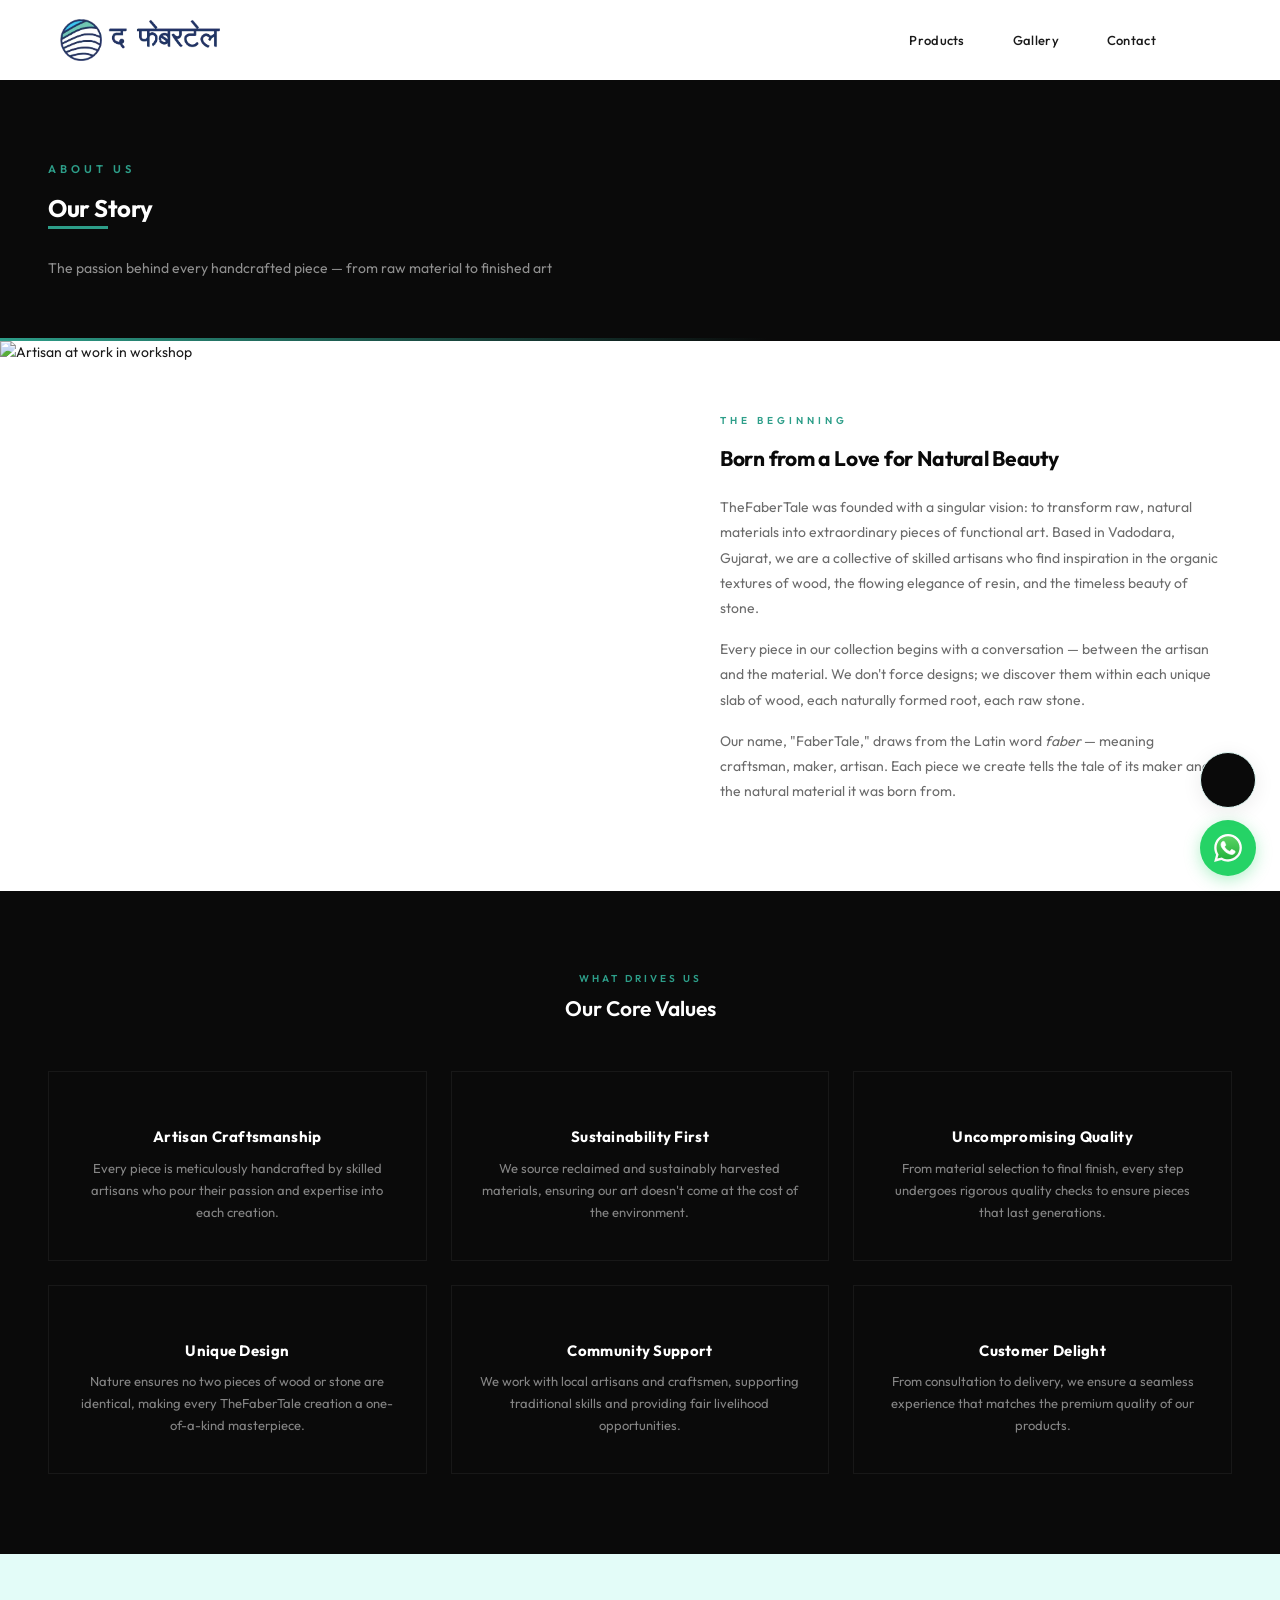
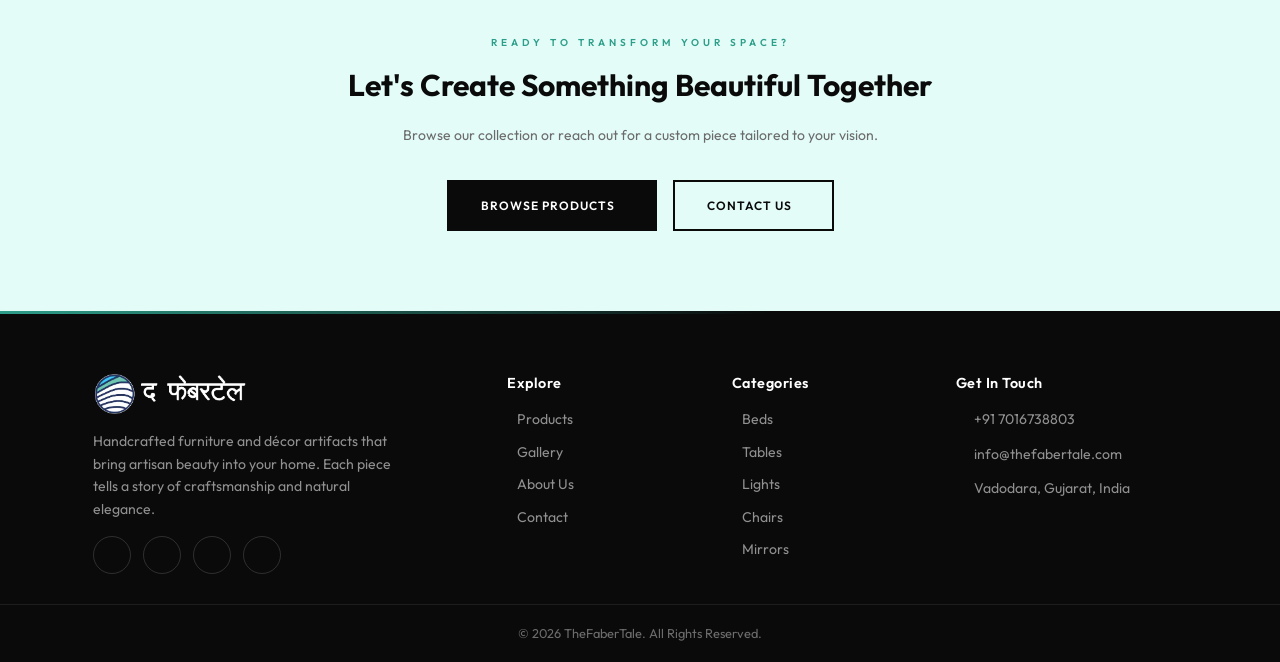
==== commit 7f9d29a5: "filles" ====
--- a/about.html
+++ b/about.html
@@ -4,6 +4,7 @@
   <meta charset="UTF-8">
   <meta name="viewport" content="width=device-width, initial-scale=1.0">
   <title>About Us | TheFaberTale — Our Story & Craftsmanship</title>
+  <link rel="icon" href="images/Fevicon.png">
   <meta name="description" content="Learn about TheFaberTale — our passion for handcrafted furniture and décor, our artisan process, and our commitment to sustainable craftsmanship from Vadodara.">
   <meta name="robots" content="index, follow">
 
@@ -11,7 +12,7 @@
   <link rel="preconnect" href="https://fonts.gstatic.com" crossorigin>
   <link href="https://fonts.googleapis.com/css2?family=Outfit:wght@300;400;500;600;700&display=swap" rel="stylesheet">
   <link rel="stylesheet" href="https://cdn.jsdelivr.net/npm/bootstrap@5.3.2/dist/css/bootstrap.min.css">
-  <link rel="stylesheet" href="https://unpkg.com/aos@2.3.1/dist/aos.css">
+
   <link rel="stylesheet" href="css/style.css">
   <link rel="stylesheet" href="css/responsive.css">
 </head>
@@ -45,19 +46,19 @@
     <!-- Enhanced Page Header -->
     <section class="page-header">
       <div class="container-fluid px-4 px-md-5">
-        <p class="eyebrow" data-aos="fade-up">About Us</p>
-        <h1 data-aos="fade-up" data-aos-delay="100">Our Story</h1>
-        <p data-aos="fade-up" data-aos-delay="200">The passion behind every handcrafted piece — from raw material to finished art</p>
+        <p class="eyebrow gsap-fade-up">About Us</p>
+        <h1 class="gsap-fade-up">Our Story</h1>
+        <p class="gsap-fade-up">The passion behind every handcrafted piece — from raw material to finished art</p>
       </div>
     </section>
 
     <!-- Our Story — Split Layout -->
     <section class="about-story-section">
       <div class="about-story-split">
-        <div class="about-story-image" data-aos="fade-right">
+        <div class="about-story-image gsap-fade-right">
           <img loading="lazy" src="https://images.unsplash.com/photo-1629085281900-455f2f1fc5ab?auto=format&fit=crop&w=900&q=80" alt="Artisan at work in workshop">
         </div>
-        <div class="about-story-content" data-aos="fade-left">
+        <div class="about-story-content gsap-fade-left">
           <p class="eyebrow">The Beginning</p>
           <h2>Born from a Love for Natural Beauty</h2>
           <p>TheFaberTale was founded with a singular vision: to transform raw, natural materials into extraordinary pieces of functional art. Based in Vadodara, Gujarat, we are a collective of skilled artisans who find inspiration in the organic textures of wood, the flowing elegance of resin, and the timeless beauty of stone.</p>
@@ -70,47 +71,47 @@
     <!-- Values — Dark Background Grid -->
     <section class="about-values-section">
       <div class="container-fluid px-4 px-md-5">
-        <div class="section-heading" data-aos="fade-up">
+        <div class="section-heading gsap-fade-up">
           <p class="eyebrow">What Drives Us</p>
           <h2>Our Core Values</h2>
         </div>
         <div class="row g-4">
-          <div class="col-lg-4 col-md-6" data-aos="fade-up" data-aos-delay="50">
+          <div class="col-lg-4 col-md-6 gsap-fade-up">
             <div class="value-card">
               <iconify-icon icon="mdi:hand-heart-outline"></iconify-icon>
               <h3>Artisan Craftsmanship</h3>
               <p>Every piece is meticulously handcrafted by skilled artisans who pour their passion and expertise into each creation.</p>
             </div>
           </div>
-          <div class="col-lg-4 col-md-6" data-aos="fade-up" data-aos-delay="100">
+          <div class="col-lg-4 col-md-6 gsap-fade-up">
             <div class="value-card">
               <iconify-icon icon="mdi:leaf-circle-outline"></iconify-icon>
               <h3>Sustainability First</h3>
               <p>We source reclaimed and sustainably harvested materials, ensuring our art doesn't come at the cost of the environment.</p>
             </div>
           </div>
-          <div class="col-lg-4 col-md-6" data-aos="fade-up" data-aos-delay="150">
+          <div class="col-lg-4 col-md-6 gsap-fade-up">
             <div class="value-card">
               <iconify-icon icon="mdi:diamond-stone"></iconify-icon>
               <h3>Uncompromising Quality</h3>
               <p>From material selection to final finish, every step undergoes rigorous quality checks to ensure pieces that last generations.</p>
             </div>
           </div>
-          <div class="col-lg-4 col-md-6" data-aos="fade-up" data-aos-delay="200">
+          <div class="col-lg-4 col-md-6 gsap-fade-up">
             <div class="value-card">
               <iconify-icon icon="mdi:palette-outline"></iconify-icon>
               <h3>Unique Design</h3>
               <p>Nature ensures no two pieces of wood or stone are identical, making every TheFaberTale creation a one-of-a-kind masterpiece.</p>
             </div>
           </div>
-          <div class="col-lg-4 col-md-6" data-aos="fade-up" data-aos-delay="250">
+          <div class="col-lg-4 col-md-6 gsap-fade-up">
             <div class="value-card">
               <iconify-icon icon="mdi:account-group-outline"></iconify-icon>
               <h3>Community Support</h3>
               <p>We work with local artisans and craftsmen, supporting traditional skills and providing fair livelihood opportunities.</p>
             </div>
           </div>
-          <div class="col-lg-4 col-md-6" data-aos="fade-up" data-aos-delay="300">
+          <div class="col-lg-4 col-md-6 gsap-fade-up">
             <div class="value-card">
               <iconify-icon icon="mdi:star-shooting-outline"></iconify-icon>
               <h3>Customer Delight</h3>
@@ -123,7 +124,7 @@
 
     <!-- CTA Section -->
     <section class="about-cta-section">
-      <div class="container-fluid px-4 px-md-5" data-aos="fade-up">
+      <div class="container-fluid px-4 px-md-5 gsap-fade-up">
         <p class="eyebrow">Ready to Transform Your Space?</p>
         <h2>Let's Create Something Beautiful Together</h2>
         <p>Browse our collection or reach out for a custom piece tailored to your vision.</p>
@@ -144,7 +145,7 @@
   <footer id="footer" class="footer"></footer>
 
   <script src="https://cdn.jsdelivr.net/npm/bootstrap@5.3.2/dist/js/bootstrap.bundle.min.js"></script>
-  <script src="https://unpkg.com/aos@2.3.1/dist/aos.js"></script>
+
   <script src="https://code.iconify.design/iconify-icon/2.1.0/iconify-icon.min.js"></script>
   <script src="js/script.js"></script>
   <script src="js/product-manager.js"></script>
--- a/css/style.css
+++ b/css/style.css
@@ -31,7 +31,7 @@
 }
 
 html {
-  scroll-behavior: smooth;
+  /* scroll-behavior: smooth; */
   scroll-padding-top: var(--nav-height);
 }
 
@@ -42,7 +42,11 @@
   color: var(--primary);
   background: var(--white);
   -webkit-font-smoothing: antialiased;
-  overflow-x: hidden;
+}
+
+main{
+max-width: 100%;
+overflow-x: hidden;
 }
 
 img {
@@ -634,6 +638,12 @@
 
 
 /* Search Modal */
+.modal {
+  z-index: 1057;
+}
+.modal-backdrop{
+  z-index: 1056;
+}
 .search-modal .modal-content {
   border: none;
   border-radius: var(--radius-lg);
@@ -699,7 +709,7 @@
   padding: 16px 20px;
   border-bottom: 1px solid var(--grey-light);
   transition: background var(--transition);
-  cursor: pointer;
+  /* cursor: pointer; */
 }
 
 #searchResults .search-result-item:last-child {
@@ -1519,6 +1529,9 @@
   padding-top: 40px;
   border-top: 1px solid var(--grey-light);
 }
+#related-products .eyebrow{
+  text-align: center;
+}
 
 /* ===== ABOUT SECTION ===== */
 .about-section {
--- a/css/responsive.css
+++ b/css/responsive.css
@@ -420,6 +420,11 @@
   #mainNavbar .navbar-brand img {
     height: 34px;
   }
+  #mainNavbar .navbar-brand {
+    margin: auto;
+    position: relative;
+    /* transform: translateX(25px); */
+  }
 
   /* Page Headers */
   .page-header {
@@ -622,4 +627,7 @@
     width: 100%;
     justify-content: center;
   }
+  #related-products .eyebrow{
+  text-align: left;
 }
+}
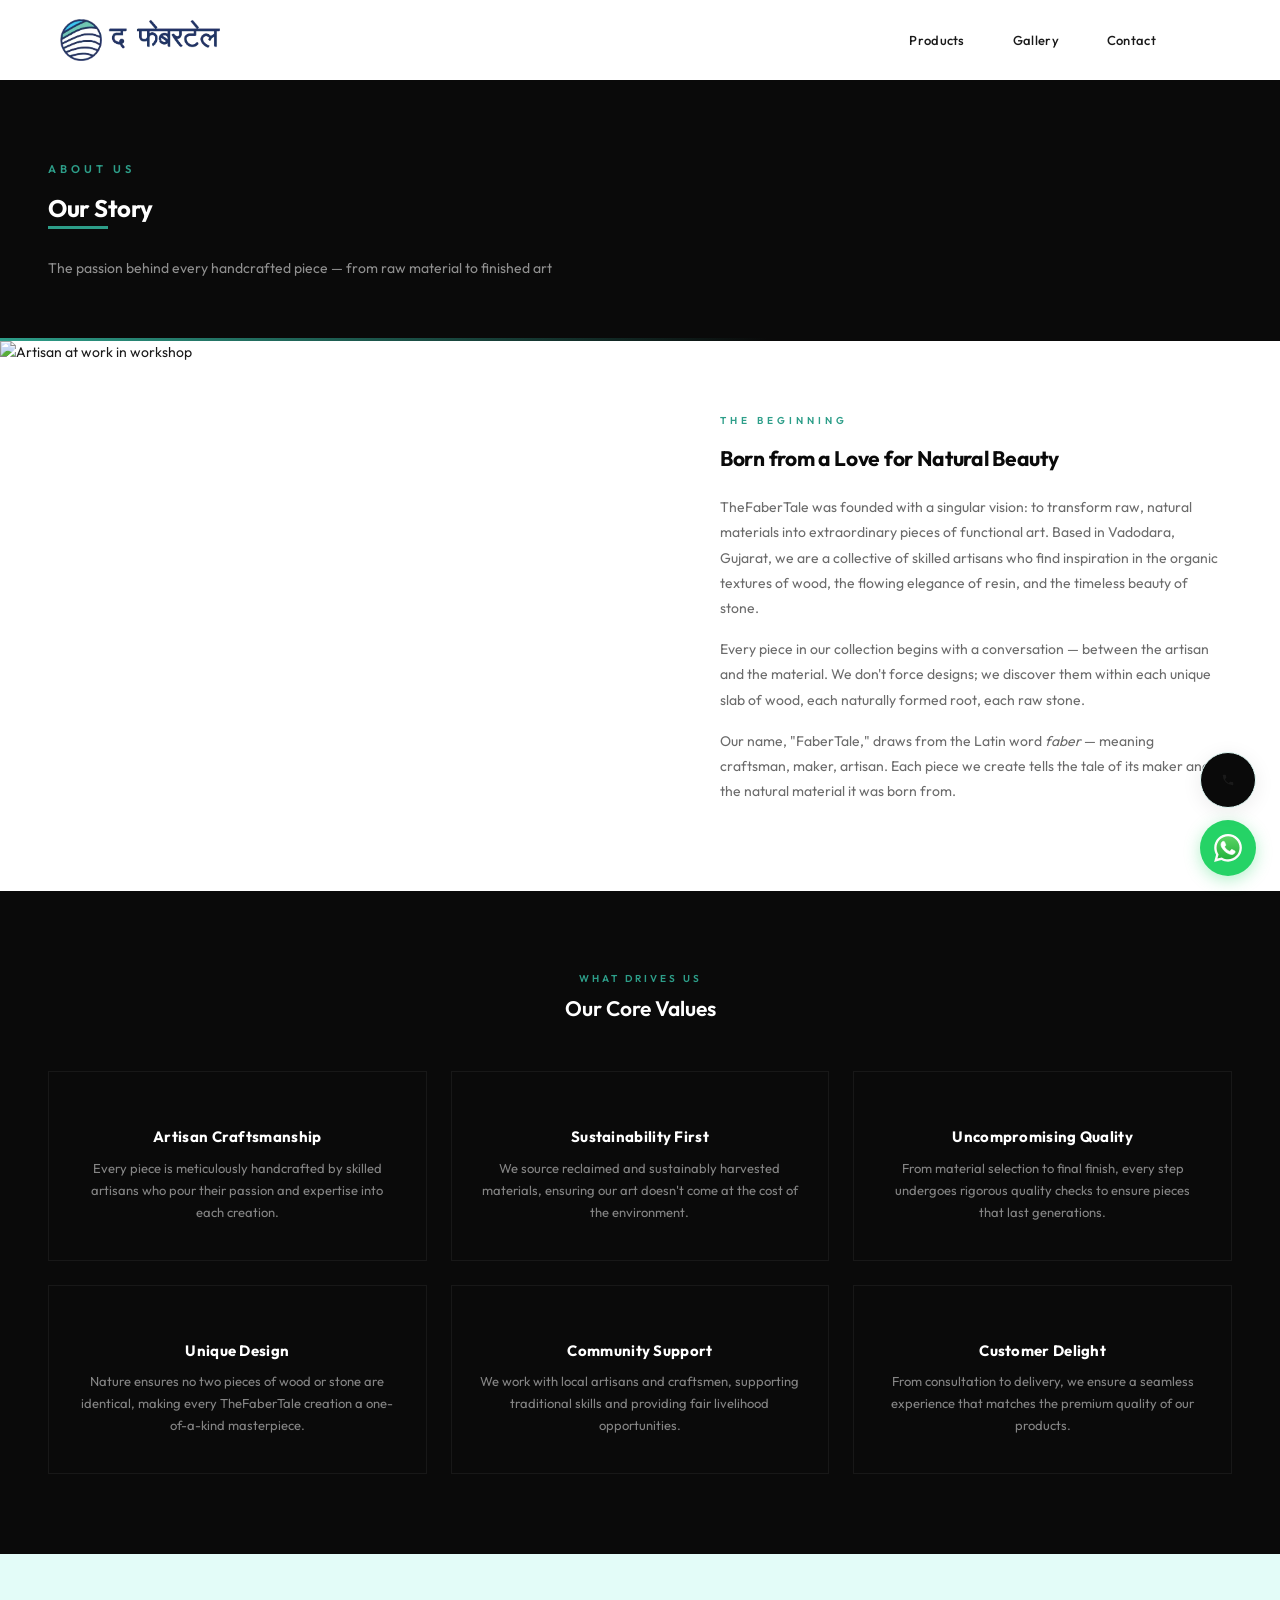
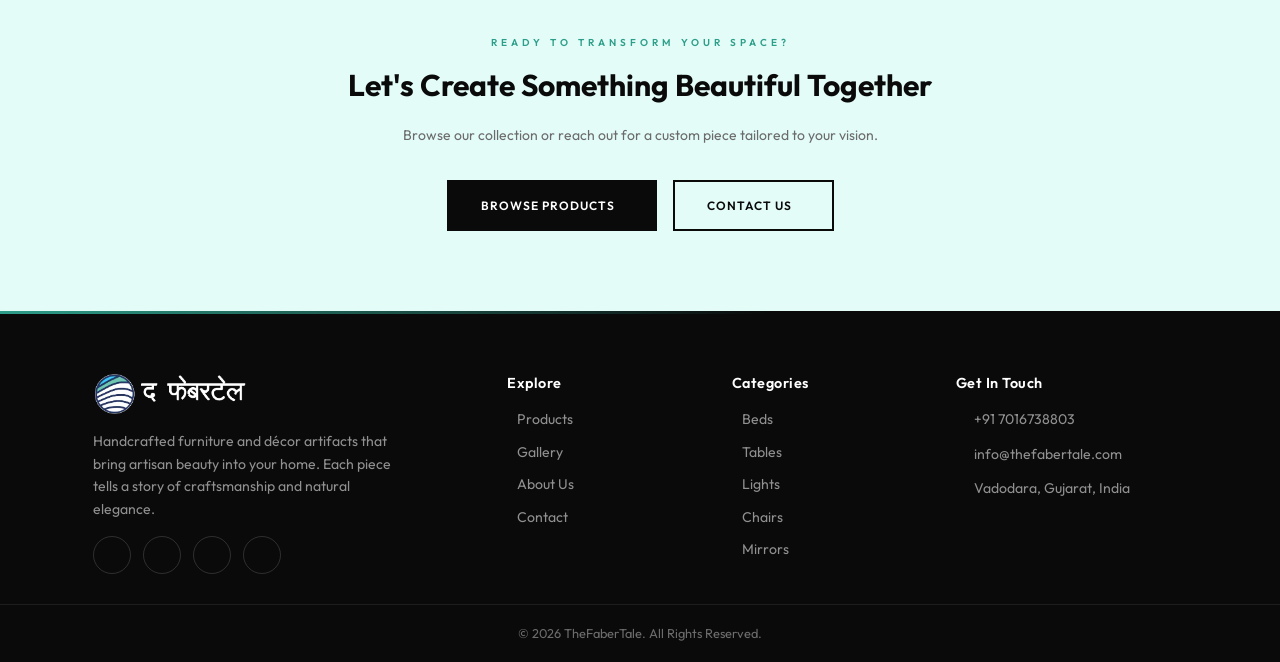
==== commit 5cca6f5e: "test" ====
--- a/about.html
+++ b/about.html
@@ -15,8 +15,52 @@
 
   <link rel="stylesheet" href="css/style.css">
   <link rel="stylesheet" href="css/responsive.css">
+
+  <style>
+    #page-loader {
+      position: fixed;
+      inset: 0;
+      z-index: 99999;
+      display: flex;
+      align-items: center;
+      justify-content: center;
+      background: #fff;
+      transition: opacity 0.4s ease, visibility 0.4s ease;
+    }
+
+    #page-loader.is-hidden {
+      opacity: 0;
+      visibility: hidden;
+      pointer-events: none;
+    }
+
+    .page-loader-ring {
+      width: 32px;
+      height: 32px;
+      border: 2px solid #e8e8e8;
+      border-top-color: #2d9e89;
+      border-radius: 50%;
+      animation: page-loader-spin 0.7s linear infinite;
+    }
+
+    @keyframes page-loader-spin {
+      to { transform: rotate(360deg); }
+    }
+  </style>
+  <script>
+    window.addEventListener("load", function () {
+      var loader = document.getElementById("page-loader");
+      if (!loader) return;
+      loader.classList.add("is-hidden");
+      loader.setAttribute("aria-hidden", "true");
+      setTimeout(function () { loader.remove(); }, 500);
+    });
+  </script>
 </head>
 <body>
+  <div id="page-loader" role="status" aria-label="Loading page">
+    <span class="page-loader-ring" aria-hidden="true"></span>
+  </div>
   <header>
     <nav id="mainNavbar" class="navbar navbar-expand-lg fixed-top" aria-label="Primary navigation"></nav>
     <div class="offcanvas offcanvas-end text-bg-dark" tabindex="-1" id="mobileNav" aria-labelledby="mobileNavLabel"></div>
@@ -147,6 +191,7 @@
   <script src="https://cdn.jsdelivr.net/npm/bootstrap@5.3.2/dist/js/bootstrap.bundle.min.js"></script>
 
   <script src="https://code.iconify.design/iconify-icon/2.1.0/iconify-icon.min.js"></script>
+  <script src="js/gsap-loader.js"></script>
   <script src="js/script.js"></script>
   <script src="js/product-manager.js"></script>
 </body>
--- a/css/style.css
+++ b/css/style.css
@@ -13,18 +13,20 @@
   --grey: #6b6b6b;
   --grey-light: #b9c0bf;
   --white: #ffffff;
-  --nav-height: 63.6px;
+  --nav-height: 68px;
   --radius: 0;
   --radius-lg: 0;
-  --shadow-sm: 0 2px 8px rgba(0,0,0,0.06);
-  --shadow-md: 0 4px 20px rgba(0,0,0,0.08);
-  --shadow-lg: 0 8px 40px rgba(0,0,0,0.12);
+  --shadow-sm: 0 2px 8px rgba(0, 0, 0, 0.06);
+  --shadow-md: 0 4px 20px rgba(0, 0, 0, 0.08);
+  --shadow-lg: 0 8px 40px rgba(0, 0, 0, 0.12);
   --transition: 0.35s cubic-bezier(0.4, 0, 0.2, 1);
-  --font-main: 'Outfit', sans-serif;
+  --font-main: "Outfit", sans-serif;
 }
 
 /* ===== RESET ===== */
-*, *::before, *::after {
+*,
+*::before,
+*::after {
   margin: 0;
   padding: 0;
   box-sizing: border-box;
@@ -44,9 +46,9 @@
   -webkit-font-smoothing: antialiased;
 }
 
-main{
-max-width: 100%;
-overflow-x: hidden;
+main {
+  max-width: 100%;
+  overflow-x: hidden;
 }
 
 img {
@@ -65,21 +67,37 @@
   resize: none;
 }
 
-ul, ol {
+ul,
+ol {
   list-style: none;
 }
 
-h1, h2, h3, h4, h5, h6 {
+h1,
+h2,
+h3,
+h4,
+h5,
+h6 {
   font-weight: 600;
   line-height: 1.25;
   color: var(--dark);
 }
 
-h1 { font-size: clamp(20px, 4vw, 24px); }
-h2 { font-size: clamp(18px, 3.5vw, 21px); }
-h3 { font-size: clamp(16px, 3vw, 18px); }
-h4 { font-size: 16px; }
-h5 { font-size: 14px; }
+h1 {
+  font-size: clamp(20px, 4vw, 24px);
+}
+h2 {
+  font-size: clamp(18px, 3.5vw, 21px);
+}
+h3 {
+  font-size: clamp(16px, 3vw, 18px);
+}
+h4 {
+  font-size: 16px;
+}
+h5 {
+  font-size: 14px;
+}
 
 p {
   color: var(--grey);
@@ -155,9 +173,8 @@
   transition: color var(--transition);
 }
 
-
 #mainNavbar .nav-link::after {
-  content: '';
+  content: "";
   position: absolute;
   bottom: 4px;
   left: 16px;
@@ -168,7 +185,7 @@
   transition: transform var(--transition);
 }
 #mainNavbar .nav-link.dropdown-toggle::after {
-right: 29px;
+  right: 29px;
 }
 
 #mainNavbar .nav-link:hover::after,
@@ -246,7 +263,7 @@
 .mega-dropdown .mega-menu.accordion-menu {
   min-width: 280px;
   max-width: 340px;
-  border: 1px solid rgba(0,0,0,0.08);
+  border: 1px solid rgba(0, 0, 0, 0.08);
   border-radius: 0;
   box-shadow: var(--shadow-lg);
   padding: 15px 0;
@@ -254,7 +271,7 @@
   background: var(--white);
   left: 50% !important;
   transform: translateX(-50%) translateY(0) !important;
-  
+
   /* Prevent background scrolling and contain height */
   max-height: calc(100vh - 100px);
   overflow-y: auto;
@@ -263,7 +280,7 @@
 
 .accordion-item-custom {
   list-style: none;
-  border-bottom: 1px solid rgba(0,0,0,0.03);
+  border-bottom: 1px solid rgba(0, 0, 0, 0.03);
 }
 
 .accordion-item-custom:last-child {
@@ -296,7 +313,7 @@
 
 /* Underline for Active Header as in reference */
 .accordion-item-custom.active .accordion-link::after {
-  content: '';
+  content: "";
   position: absolute;
   bottom: -6px;
   left: 0;
@@ -318,7 +335,9 @@
 .accordion-collapse-custom {
   max-height: 0;
   overflow: hidden;
-  transition: max-height 0.4s cubic-bezier(0.4, 0, 0.2, 1), opacity 0.3s ease;
+  transition:
+    max-height 0.4s cubic-bezier(0.4, 0, 0.2, 1),
+    opacity 0.3s ease;
   opacity: 0;
 }
 
@@ -425,7 +444,11 @@
   left: 0;
   right: 0;
   padding: 28px 24px;
-  background: linear-gradient(0deg, rgba(0,0,0,0.7) 0%, rgba(0,0,0,0) 100%);
+  background: linear-gradient(
+    0deg,
+    rgba(0, 0, 0, 0.7) 0%,
+    rgba(0, 0, 0, 0) 100%
+  );
   display: flex;
   align-items: flex-end;
   justify-content: space-between;
@@ -528,7 +551,7 @@
   height: 38px;
   border-radius: 50%;
   border: 1.5px solid var(--grey-light);
-  background: rgba(255,255,255,0.92);
+  background: rgba(255, 255, 255, 0.92);
   color: var(--primary);
   display: flex;
   align-items: center;
@@ -536,7 +559,7 @@
   cursor: pointer;
   transition: all var(--transition);
   pointer-events: auto;
-  box-shadow: 0 2px 8px rgba(0,0,0,0.1);
+  box-shadow: 0 2px 8px rgba(0, 0, 0, 0.1);
   font-size: 1.1rem;
 }
 
@@ -544,7 +567,7 @@
   border-color: var(--accent);
   color: var(--accent);
   background: var(--white);
-  box-shadow: 0 4px 16px rgba(0,0,0,0.12);
+  box-shadow: 0 4px 16px rgba(0, 0, 0, 0.12);
 }
 
 /* Pagination dots */
@@ -636,12 +659,11 @@
   color: var(--accent);
 }
 
-
 /* Search Modal */
 .modal {
   z-index: 1057;
 }
-.modal-backdrop{
+.modal-backdrop {
   z-index: 1056;
 }
 .search-modal .modal-content {
@@ -767,17 +789,17 @@
 .offcanvas.text-bg-dark {
   background: var(--dark) !important;
 }
-.offcanvas{
+.offcanvas {
   z-index: 1056;
   max-height: 100vh;
   overflow-y: auto;
 }
 
 .offcanvas .nav-link {
-  color: rgba(255,255,255,0.85) !important;
+  color: rgba(255, 255, 255, 0.85) !important;
   font-size: 15px;
   padding: 10px 0 !important;
-  border-bottom: 1px solid rgba(255,255,255,0.08);
+  border-bottom: 1px solid rgba(255, 255, 255, 0.08);
 }
 
 .offcanvas .nav-link:hover {
@@ -785,7 +807,7 @@
 }
 
 .offcanvas .offcanvas-header {
-  border-bottom: 1px solid rgba(255,255,255,0.1);
+  border-bottom: 1px solid rgba(255, 255, 255, 0.1);
   padding: 20px 24px;
 }
 
@@ -823,7 +845,11 @@
   left: 0;
   width: 100%;
   height: 100%;
-  background: linear-gradient(135deg, rgba(0,0,0,0.65) 0%, rgba(0,0,0,0.25) 100%);
+  background: linear-gradient(
+    135deg,
+    rgba(0, 0, 0, 0.65) 0%,
+    rgba(0, 0, 0, 0.25) 100%
+  );
   z-index: 2;
 }
 
@@ -855,7 +881,7 @@
 
 .hero-static-sub {
   font-size: clamp(13px, 1.2vw, 15px);
-  color: rgba(255,255,255,0.75);
+  color: rgba(255, 255, 255, 0.75);
   margin-bottom: 36px;
   line-height: 1.6;
 }
@@ -865,7 +891,7 @@
   align-items: center;
   gap: 8px;
   padding: 8px 20px;
-  background: linear-gradient(#00000000,#2d9e89 150%);
+  background: linear-gradient(#00000000, #2d9e89 150%);
   color: var(--white);
   font-size: 13px;
   font-weight: 600;
@@ -874,14 +900,14 @@
 }
 
 .hero-cta:hover {
-  background: linear-gradient(#00000000,#258d7a 150%);
+  background: linear-gradient(#00000000, #258d7a 150%);
   color: var(--white);
   transform: translateY(-2px);
 }
 
 /* ===== GSAP PRODUCT SCROLL SECTION ===== */
 .product-scroll-section {
-  height: calc(100vh - 62.6px);
+  height: calc(100vh - var(--nav-height));
   min-height: 540px;
   width: 100%;
   position: relative;
@@ -889,12 +915,14 @@
   display: flex;
   align-items: center;
   background: #f8f8f8;
+  margin-top: 0;
+  padding: 40px 0;
 }
 
 /* Sidebar (underneath cards) */
 .scroll-sidebar {
   width: 320px;
-  height: calc(100vh - 62.6px);
+  height: calc(100vh - (var(--nav-height) + 80px));
   min-height: 360px;
   padding: 40px 30px;
   position: absolute;
@@ -929,7 +957,7 @@
   margin-bottom: 8px;
 }
 
-#scrollSidebarLinks{
+#scrollSidebarLinks {
   padding-left: 20px;
 }
 .scroll-sidebar a {
@@ -944,7 +972,7 @@
 }
 
 .scroll-sidebar a::after {
-  content: '';
+  content: "";
   position: absolute;
   bottom: 0;
   left: 0;
@@ -967,7 +995,7 @@
   display: flex;
   flex-wrap: nowrap;
   gap: 0px;
-  height: calc(100vh - 62.6px);
+  height: calc(100vh - (var(--nav-height) + 80px));
   width: max-content;
   padding-left: 320px;
   padding-right: 0;
@@ -993,7 +1021,7 @@
 }
 
 .scroll-card:hover {
-  box-shadow: -15px 15px 50px rgba(0,0,0,0.12);
+  box-shadow: -15px 15px 50px rgba(0, 0, 0, 0.12);
   color: inherit;
 }
 
@@ -1090,7 +1118,7 @@
 }
 
 .about-strip-content p {
-  color: rgba(255,255,255,0.7);
+  color: rgba(255, 255, 255, 0.7);
   font-size: 13px;
   line-height: 1.7;
   margin-bottom: 16px;
@@ -1123,7 +1151,7 @@
   left: 0;
   right: 0;
   padding: 24px 20px;
-  background: linear-gradient(transparent, rgba(0,0,0,0.7));
+  background: linear-gradient(transparent, rgba(0, 0, 0, 0.7));
   color: var(--white);
 }
 
@@ -1136,7 +1164,7 @@
 
 .categories-section .category-card .category-label span {
   font-size: 11px;
-  color: rgba(255,255,255,0.7);
+  color: rgba(255, 255, 255, 0.7);
 }
 
 /* ===== PRODUCT CARDS ===== */
@@ -1295,7 +1323,7 @@
   gap: 8px;
 }
 
-.filter-btn {
+/* .filter-btn {
   padding: 7px 20px;
   border: 1.5px solid var(--grey-light);
   background: var(--white);
@@ -1317,6 +1345,62 @@
   background: var(--dark);
   color: var(--white);
   border-color: var(--dark);
+} */
+
+.filter-icon {
+  width: 18px;
+  height: 18px;
+  stroke: currentColor;
+  stroke-width: 2;
+  stroke-linecap: round;
+  stroke-linejoin: round;
+  fill: none;
+  transition: var(--transition);
+  z-index: 2;
+  position: relative;
+}
+
+.filter-wipe {
+  display: flex;
+  align-items: center;
+  gap: 8px;
+  padding: 8px 20px;
+  background: transparent;
+  border: 1px solid var(--primary);
+  color: var(--primary);
+  font-weight: 600;
+  font-size: 0.95rem;
+  font-family: var(--font-main);
+  cursor: pointer;
+  position: relative;
+  overflow: hidden;
+  transition: color var(--transition);
+  isolation: isolate;
+}
+.filter-wipe::before {
+  content: "";
+  position: absolute;
+  bottom: 0;
+  left: 0;
+  width: 100%;
+  height: 0%;
+  background: var(--primary);
+  transition: height var(--transition);
+  z-index: -1;
+}
+.filter-wipe:hover {
+  color: var(--white);
+}
+.filter-wipe:hover::before {
+  height: 100%;
+}
+.filter-wipe.active {
+  color: var(--white);
+  border-color: var(--accent);
+}
+.filter-wipe.active::before {
+  height: 100%;
+  background: var(--accent);
 }
 
 .results-count {
@@ -1529,7 +1613,7 @@
   padding-top: 40px;
   border-top: 1px solid var(--grey-light);
 }
-#related-products .eyebrow{
+#related-products .eyebrow {
   text-align: center;
 }
 
@@ -1632,7 +1716,7 @@
 }
 
 .gallery-section .section-heading p {
-  color: rgba(255,255,255,0.6);
+  color: rgba(255, 255, 255, 0.6);
 }
 
 .gallery-grid {
@@ -1665,7 +1749,7 @@
   left: 0;
   width: 100%;
   height: 100%;
-  background: rgba(0,0,0,0.4);
+  background: rgba(0, 0, 0, 0.4);
   display: flex;
   align-items: center;
   justify-content: center;
@@ -1777,26 +1861,26 @@
 
 .footer {
   background: var(--dark);
-  color: rgba(255,255,255,0.7);
-}
-
-.fCol1{
+  color: rgba(255, 255, 255, 0.7);
+}
+
+.fCol1 {
   max-width: 324px;
 }
-.fCol2{
+.fCol2 {
   max-width: 134px;
 }
-.fCol3{
+.fCol3 {
   max-width: 134px;
 }
-.fCol4{
+.fCol4 {
   max-width: 255px;
 }
 
 .footer .footWrap {
   padding: 60px 0 30px;
 }
-.footWrap>.row{
+.footWrap > .row {
   justify-content: space-around;
 }
 
@@ -1808,7 +1892,7 @@
 
 .footer .footer-brand + p {
   font-size: 0.88rem;
-  color: rgba(255,255,255,0.55);
+  color: rgba(255, 255, 255, 0.55);
   max-width: 300px;
   line-height: 1.6;
 }
@@ -1823,11 +1907,11 @@
   width: 38px;
   height: 38px;
   border-radius: 50%;
-  border: 1px solid rgba(255,255,255,0.15);
+  border: 1px solid rgba(255, 255, 255, 0.15);
   display: flex;
   align-items: center;
   justify-content: center;
-  color: rgba(255,255,255,0.6);
+  color: rgba(255, 255, 255, 0.6);
   transition: all var(--transition);
 }
 
@@ -1845,7 +1929,8 @@
   letter-spacing: 0.5px;
 }
 
-.footer .footer-links,.contact-info {
+.footer .footer-links,
+.contact-info {
   padding-left: 10px;
   margin-bottom: 0;
 }
@@ -1855,7 +1940,7 @@
 
 .footer .footer-links a {
   font-size: 0.88rem;
-  color: rgba(255,255,255,0.55);
+  color: rgba(255, 255, 255, 0.55);
   transition: all var(--transition);
   display: flex;
   align-items: center;
@@ -1873,7 +1958,7 @@
 
 .footer .contact-info a {
   font-size: 0.88rem;
-  color: rgba(255,255,255,0.55);
+  color: rgba(255, 255, 255, 0.55);
   display: flex;
   align-items: center;
   gap: 8px;
@@ -1891,13 +1976,13 @@
 }
 
 .f-bottom {
-  border-top: 1px solid rgba(255,255,255,0.08);
+  border-top: 1px solid rgba(255, 255, 255, 0.08);
   padding: 18px 0;
 }
 
 .f-bottom .copyright {
   font-size: 0.8rem;
-  color: rgba(255,255,255,0.4);
+  color: rgba(255, 255, 255, 0.4);
   text-align: center;
 }
 
@@ -1967,8 +2052,13 @@
 }
 
 @keyframes fabPulse {
-  0%, 100% { box-shadow: 0 0 0 0 rgba(37, 211, 102, 0.3); }
-  50% { box-shadow: 0 0 0 12px rgba(37, 211, 102, 0); }
+  0%,
+  100% {
+    box-shadow: 0 0 0 0 rgba(37, 211, 102, 0.3);
+  }
+  50% {
+    box-shadow: 0 0 0 12px rgba(37, 211, 102, 0);
+  }
 }
 
 /* ===== BACK TO TOP ===== */
@@ -2019,7 +2109,7 @@
 }
 
 .page-header::after {
-  content: '';
+  content: "";
   position: absolute;
   bottom: 0;
   left: 0;
@@ -2049,7 +2139,7 @@
 }
 
 .page-header h1::after {
-  content: '';
+  content: "";
   position: absolute;
   bottom: -8px;
   left: 0;
@@ -2059,7 +2149,7 @@
 }
 
 .page-header p {
-  color: rgba(255,255,255,0.55);
+  color: rgba(255, 255, 255, 0.55);
   max-width: 520px;
   font-size: 14px;
   line-height: 1.7;
@@ -2075,7 +2165,7 @@
 }
 
 .products-header-new::after {
-  content: '';
+  content: "";
   position: absolute;
   bottom: 0;
   left: 0;
@@ -2094,7 +2184,7 @@
 }
 
 .products-header-new h1::after {
-  content: '';
+  content: "";
   position: absolute;
   bottom: -8px;
   left: 0;
@@ -2117,7 +2207,7 @@
 }
 
 .products-header::after {
-  content: '';
+  content: "";
   position: absolute;
   bottom: 0;
   left: 0;
@@ -2132,7 +2222,7 @@
 }
 
 .products-header p {
-  color: rgba(255,255,255,0.55);
+  color: rgba(255, 255, 255, 0.55);
 }
 
 /* ===== REDESIGNED CONTACT SECTION ===== */
@@ -2164,7 +2254,7 @@
 }
 
 .contact-info-panel > p {
-  color: rgba(255,255,255,0.5);
+  color: rgba(255, 255, 255, 0.5);
   font-size: 13px;
   line-height: 1.7;
   margin-bottom: 36px;
@@ -2175,7 +2265,7 @@
   align-items: center;
   gap: 18px;
   padding: 18px 0;
-  border-bottom: 1px solid rgba(255,255,255,0.08);
+  border-bottom: 1px solid rgba(255, 255, 255, 0.08);
   transition: all var(--transition);
 }
 
@@ -2214,7 +2304,7 @@
 .contact-info-card-new p,
 .contact-info-card-new a {
   font-size: 14px;
-  color: rgba(255,255,255,0.6);
+  color: rgba(255, 255, 255, 0.6);
   transition: color var(--transition);
 }
 
@@ -2244,7 +2334,7 @@
 }
 
 .contact-form-panel .form-control {
-  border: 1.5px solid rgba(0,0,0,0.1);
+  border: 1.5px solid rgba(0, 0, 0, 0.1);
   border-radius: 0;
   padding: 14px 18px;
   font-family: var(--font-main);
@@ -2291,7 +2381,7 @@
   transform: translateY(-2px);
 }
 
-#formSuccess iconify-icon{
+#formSuccess iconify-icon {
   margin: auto;
   max-width: 50px;
 }
@@ -2385,7 +2475,7 @@
 
 .value-card {
   padding: 36px 28px;
-  border: 1px solid rgba(255,255,255,0.06);
+  border: 1px solid rgba(255, 255, 255, 0.06);
   transition: all var(--transition);
   text-align: center;
   height: 100%;
@@ -2393,7 +2483,7 @@
 
 .value-card:hover {
   border-color: rgba(45, 158, 137, 0.3);
-  background: rgba(255,255,255,0.03);
+  background: rgba(255, 255, 255, 0.03);
   transform: translateY(-4px);
 }
 
@@ -2414,7 +2504,7 @@
 
 .value-card p {
   font-size: 13px;
-  color: rgba(255,255,255,0.5);
+  color: rgba(255, 255, 255, 0.5);
   line-height: 1.7;
 }
 
@@ -2517,8 +2607,13 @@
 }
 
 @keyframes floatNode {
-  0%, 100% { transform: translateY(0); }
-  50% { transform: translateY(-12px); }
+  0%,
+  100% {
+    transform: translateY(0);
+  }
+  50% {
+    transform: translateY(-12px);
+  }
 }
 
 /* ===== ANIMATIONS ===== */
@@ -2568,7 +2663,7 @@
 }
 
 .link-reveal::after {
-  content: '';
+  content: "";
   position: absolute;
   bottom: -2px;
   left: 0;
@@ -2584,7 +2679,9 @@
 
 /* Card hover lift */
 .hover-lift {
-  transition: transform var(--transition), box-shadow var(--transition);
+  transition:
+    transform var(--transition),
+    box-shadow var(--transition);
 }
 
 .hover-lift:hover {
@@ -2604,4 +2701,3 @@
 .img-zoom-wrap:hover img {
   transform: scale(1.05);
 }
-
--- a/css/responsive.css
+++ b/css/responsive.css
@@ -257,6 +257,30 @@
     margin-top: -20px;
   }
 
+  .filter-buttons {
+    flex-wrap: nowrap;
+    overflow-x: auto;
+    -webkit-overflow-scrolling: touch;
+    scrollbar-width: none;
+    -ms-overflow-style: none;
+    padding-bottom: 5px;
+    -webkit-mask-image: linear-gradient(to right, black calc(100% - 35px), transparent 100%);
+    mask-image: linear-gradient(to right, black calc(100% - 35px), transparent 100%);
+  }
+
+  .filter-buttons::-webkit-scrollbar {
+    display: none;
+  }
+
+  .filter-wipe {
+    flex-shrink: 0;
+  }
+
+  .filter-buttons::after {
+    content: '';
+    flex: 0 0 30px;
+  }
+
   .filter-btn {
     padding: 6px 16px;
     font-size: 11px;
@@ -417,9 +441,6 @@
   }
 
   /* Navbar */
-  #mainNavbar .navbar-brand img {
-    height: 34px;
-  }
   #mainNavbar .navbar-brand {
     margin: auto;
     position: relative;
